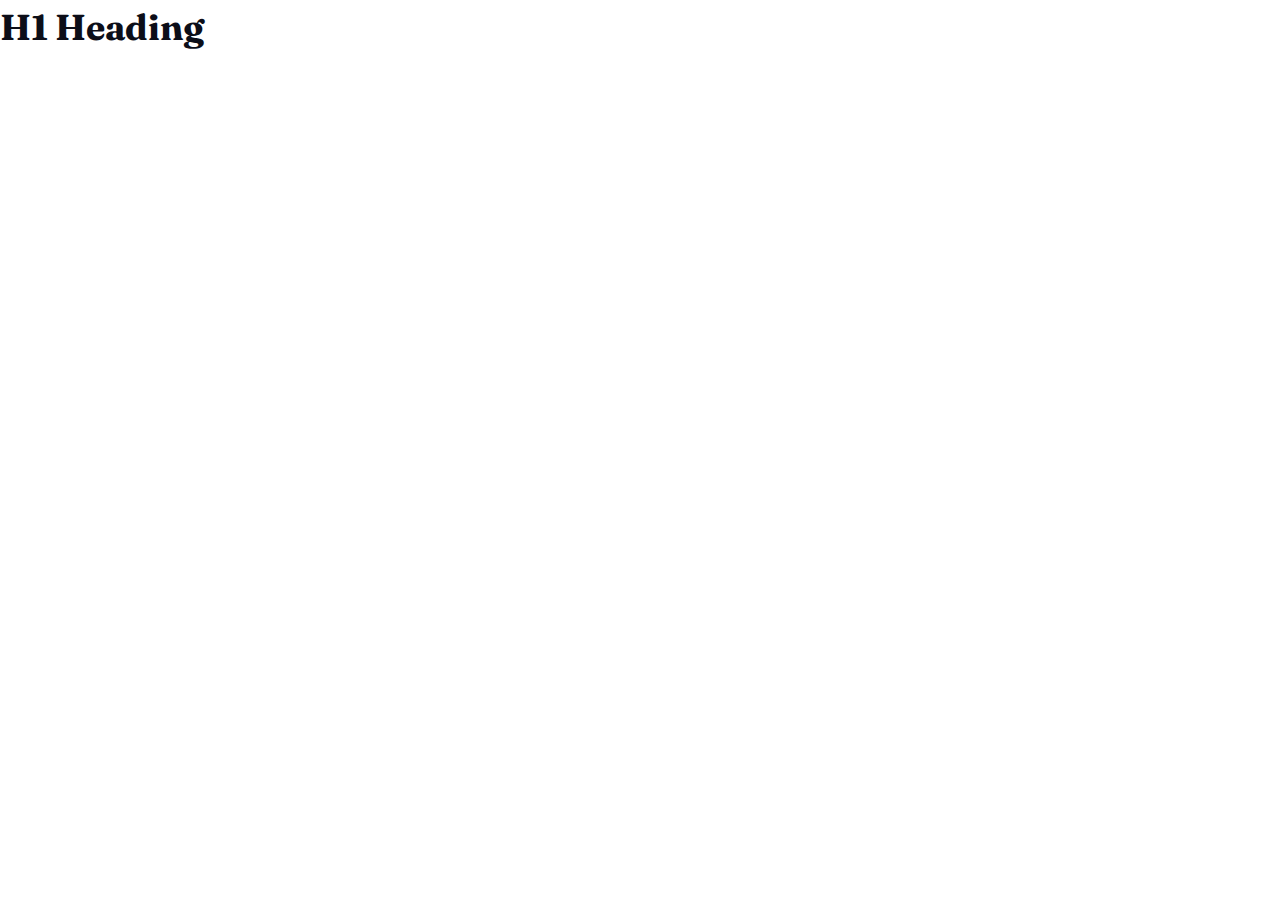
==== design.html @ b8623602 "initial commit" ====
<!DOCTYPE html>
<html lang="en">
  <head>
    <meta charset="UTF-8" />
    <meta http-equiv="X-UA-Compatible" content="IE=edge" />
    <meta name="viewport" content="width=device-width, initial-scale=1.0" />

    <!-- GOOGLE FONTS -->
    <link rel="preconnect" href="https://fonts.googleapis.com" />
    <link rel="preconnect" href="https://fonts.gstatic.com" crossorigin />
    <link
      href="https://fonts.googleapis.com/css2?family=Barlow:wght@600&family=Fraunces:wght@700;900&display=swap"
      rel="stylesheet"
    />

    <link rel="stylesheet" href="design.css" />

    <title>DESIGN FILE</title>
  </head>
  <body>
    <h1 class="ff-serif">H1 Heading</h1>
  </body>
</html>
---- design.css ----
/*
# Front-end Style Guide

## Layout

The designs were created to the following widths:

- Mobile: 375px
- Desktop: 1440px

## Colors

### Primary

- Soft red: hsl(7, 99%, 70%)
- Yellow: hsl(51, 100%, 49%)
- Dark desaturated cyan (graphic design text): hsl(167, 40%, 24%)
- Dark blue (photography text): hsl(198, 62%, 26%)
- Dark moderate cyan (footer): hsl(168, 34%, 41%)

### Neutral

- Very dark desaturated blue: hsl(212, 27%, 19%)
- Very dark grayish blue: hsl(213, 9%, 39%)
- Dark grayish blue: hsl(232, 10%, 55%)
- Grayish blue: hsl(210, 4%, 67%)
- White: hsl(0, 0%, 100%)

## Typography

### Body Copy
- Font size: 18px

### Font

- Family: [Barlow](https://fonts.google.com/specimen/Barlow)
- Weights: 600
- Family: [Fraunces](https://fonts.google.com/specimen/Fraunces)
- Weights: 700, 900 
*/

/* ------------------- */
/* Custom properties   */
/* ------------------- */

:root {
  /* colors */
  --clr-dark: 230, 35%, 7%;
  --clr-light: 231, 77%, 90%;
  --clr-white: 0, 0%, 100%;

  /* font sizes */
  /* --fs-900: clamp(5rem, 8vw + 1rem, 9.375rem);
  --fs-800: 3.5rem;
  --fs-700: 1.5rem;
  --fs-600: 1rem; */
  --fs-500: 4rem;
  --fs-400: 3.4rem;
  --fs-300: 2.2rem;
  --fs-200: 1.8rem;

  /* font-families */
  --ff-sans-serif: "Barlow", sans-serif;
  --ff-serif: "Fraunces", serif;
  /* font weight: 700, 900 */

  /* --flow-space: 1rem; */
}

/* --------------------- */
/*          Reset        */
/* --------------------- */

/* Box sizing */
*,
*::before,
*::after {
  box-sizing: border-box;
}

/* Reset margins */
body,
h1,
h2,
h3,
h4,
h5,
p,
figure,
picture {
  margin: 0;
}

h1,
h2,
h3,
h4,
h5,
h6,
p {
  font-weight: 600;
}

/* set up the body */
body {
  font-family: var(--ff-sans-serif);
  font-size: var(--fs-200);

  color: hsl(var(--clr-dark));
  background-color: hsl(var(--clr-white));

  line-height: 1.5;
  min-height: 100vh;

  /* display: grid;
  grid-template-rows: min-content 1fr; */

  overflow-x: hidden;
}

/* make images easier to work with */
img,
picture {
  max-width: 100%;
  /* display: block; */
}

/* make forms elements easier to work with */
input,
button,
textarea,
select {
  font: inherit;
}

/* remove animations for people who've turned them off */
@media (prefers-reduced-motion: reduce) {
  html:focus-within {
    scroll-behavior: auto;
  }

  *,
  *::before,
  *::after {
    animation-duration: 0.01ms !important;
    animation-iteration-count: 1 !important;
    transition-duration: 0.01ms !important;
    scroll-behavior: auto !important;
  }
}

/* ------------------ */
/*      typography    */
/* ------------------ */

html {
  font-size: 62.5%;
}

.ff-sans-serif {
  font-family: var(--ff-sans-serif);
}

.ff-serif {
  font-family: var(--ff-serif);
  font-weight: 700;
  /* font-weight: 900;  for h1*/
}
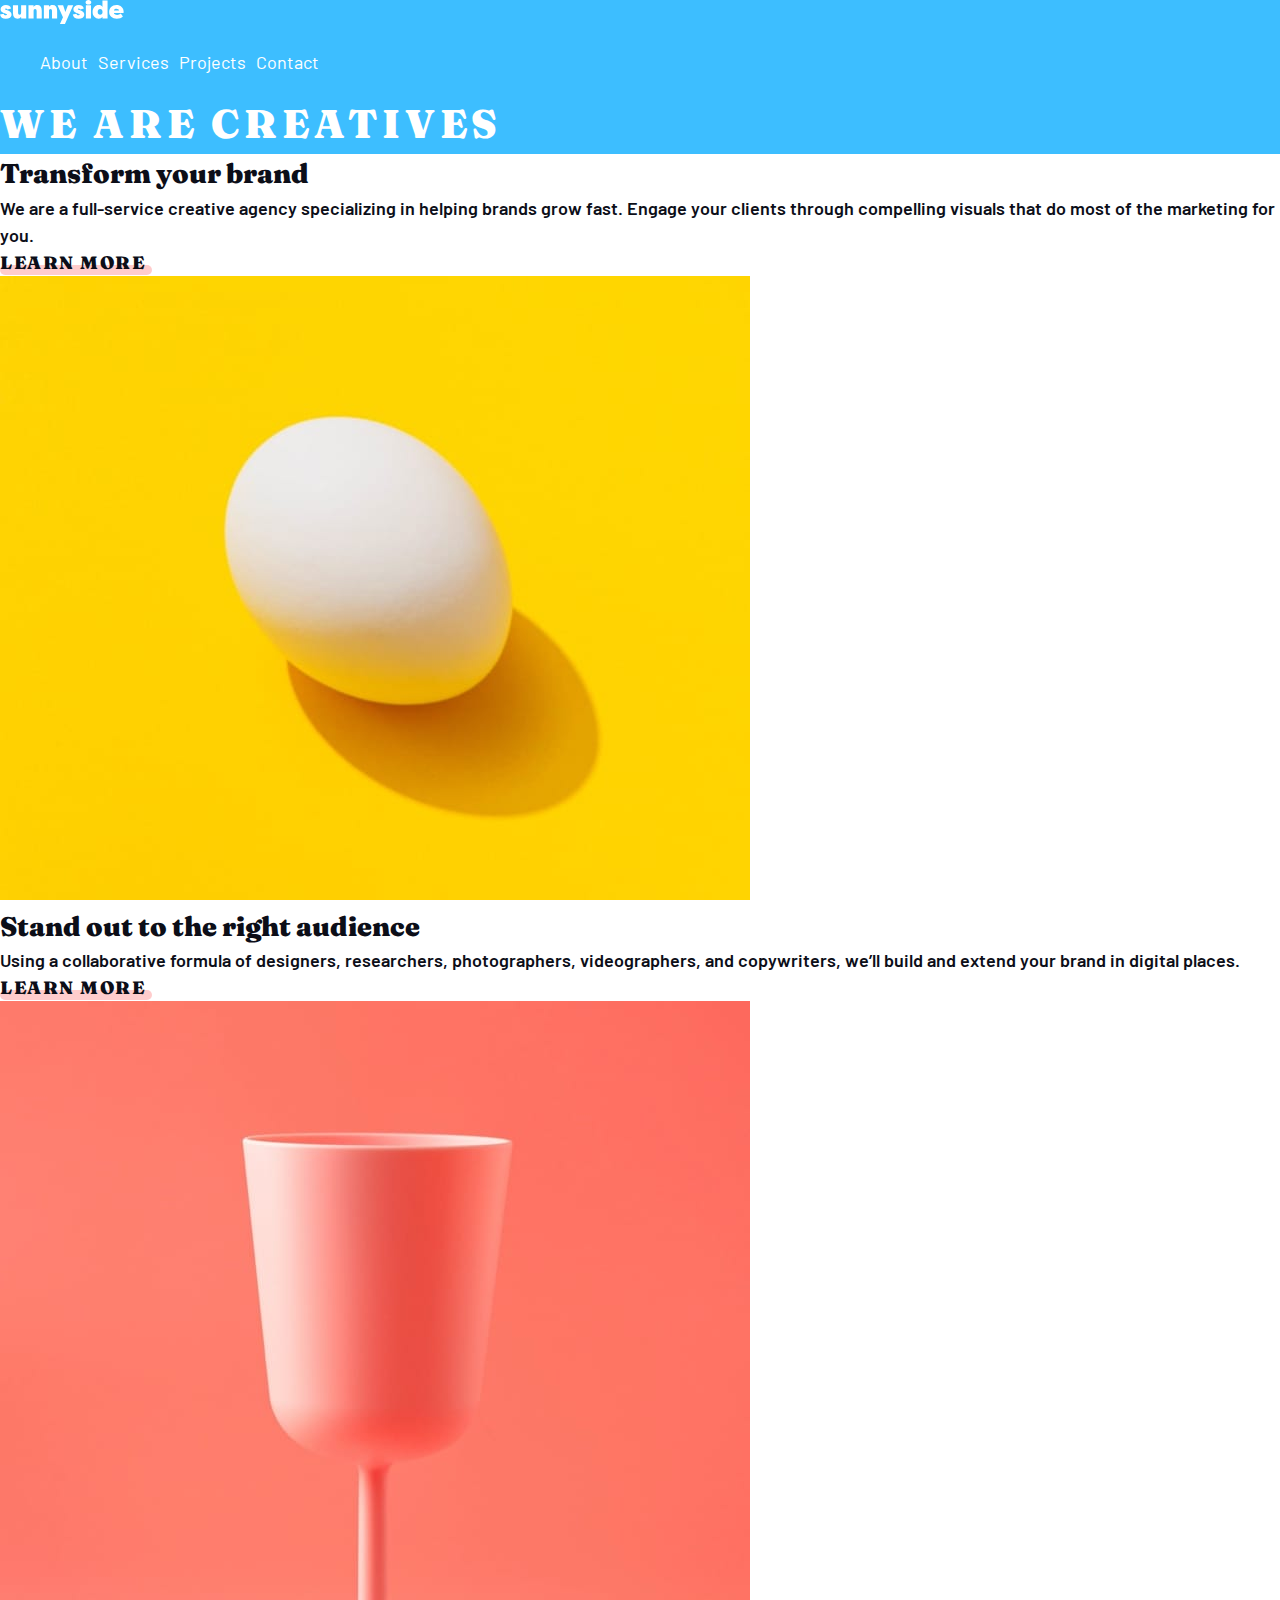
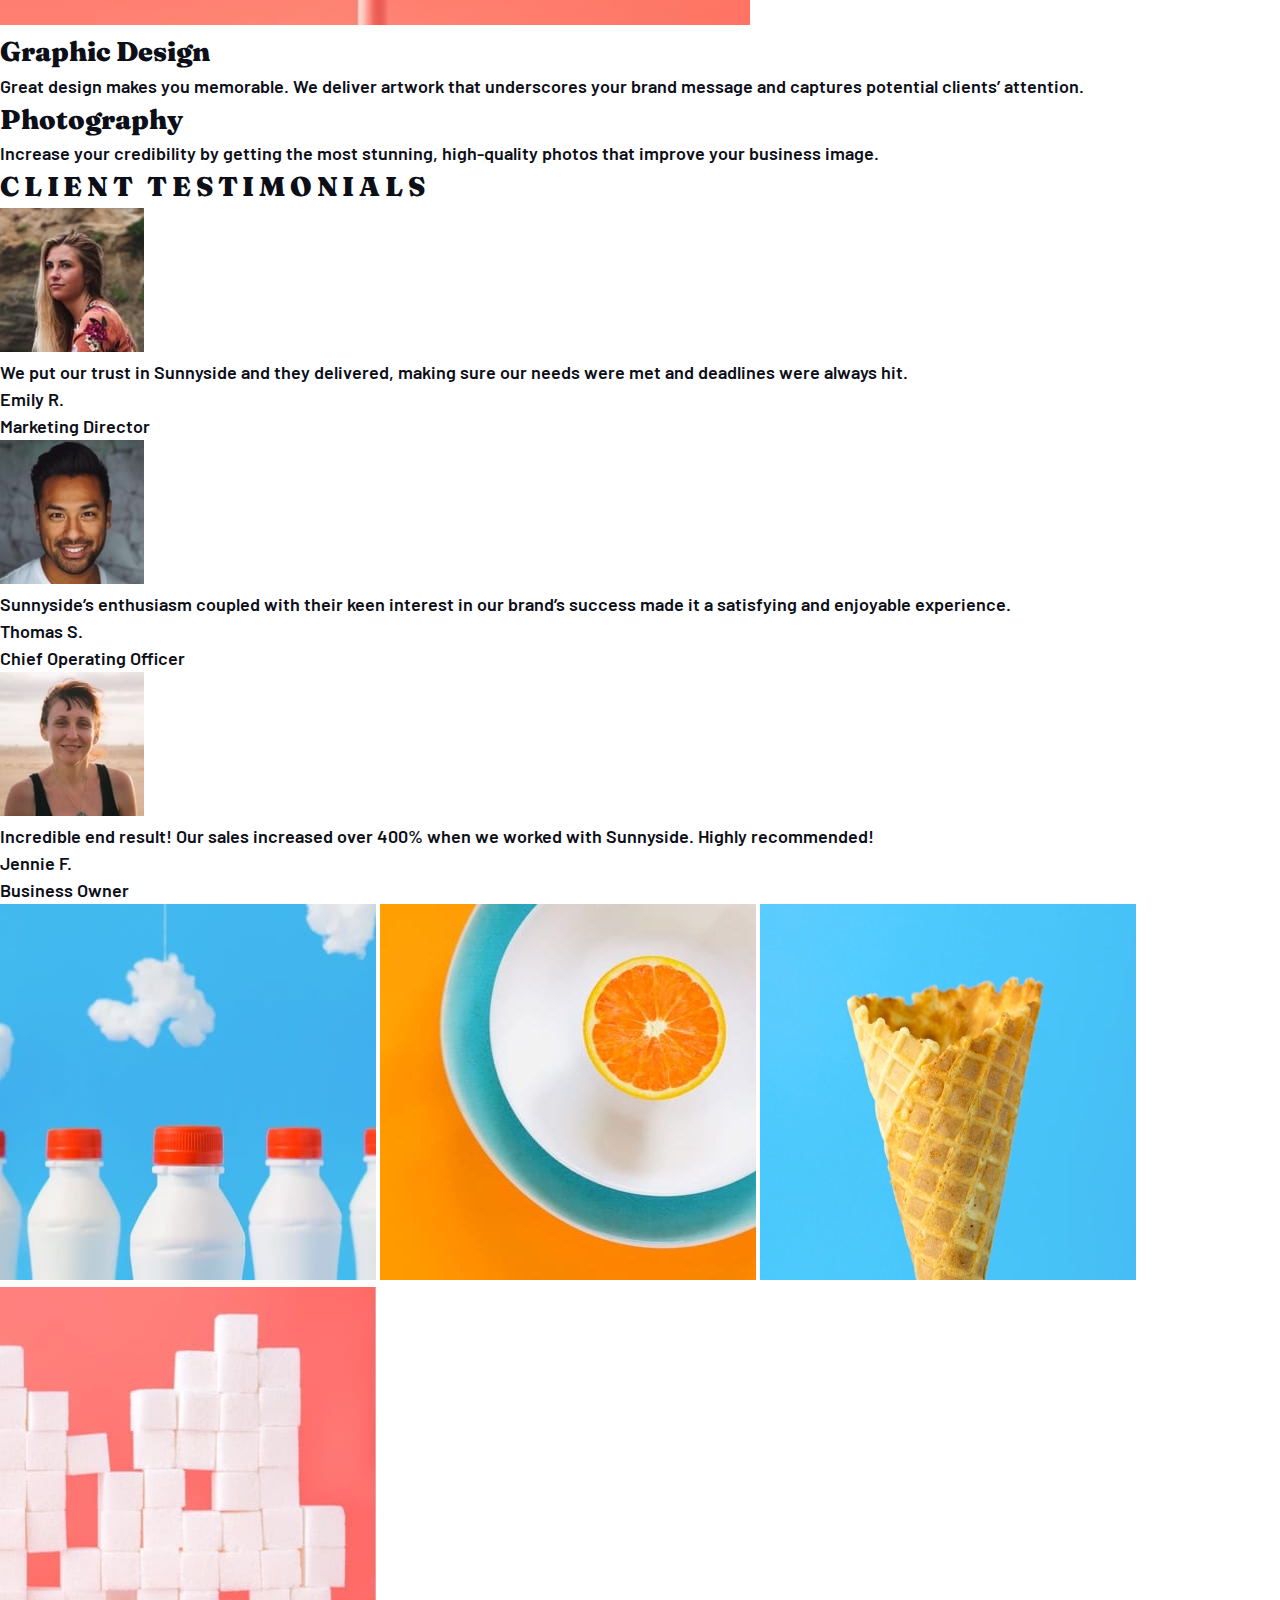
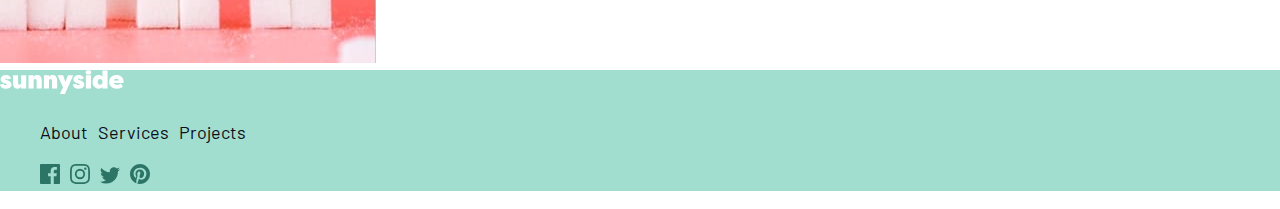
==== commit 9667381a: "added most of html and some more styling" ====
--- a/design.html
+++ b/design.html
@@ -18,6 +18,270 @@
     <title>DESIGN FILE</title>
   </head>
   <body>
-    <h1 class="ff-serif">H1 Heading</h1>
+    <!--TODO HERE PUT SKIP TO CONTENT -->
+
+    <header class="bg-blue">
+      <!-- LOGO -->
+      <div class="logo">
+        <img src="./images/logo.svg" alt="sunnyside site logo" />
+      </div>
+
+      <!-- NAVIGATION -->
+      <nav>
+        <ul class="flex">
+          <li>
+            <a href="#" class="text-white fs-200">About</a>
+          </li>
+          <li>
+            <a href="#" class="text-white fs-200">Services</a>
+          </li>
+          <li>
+            <a href="#" class="text-white fs-200">Projects</a>
+          </li>
+          <!--TODO special button -->
+          <li>
+            <a href="#" class="text-white fs-200">Contact</a>
+          </li>
+        </ul>
+      </nav>
+
+      <h1 class="ff-serif fs-500 text-white letter-spacing-1 uppercase">
+        We are creatives
+      </h1>
+    </header>
+
+    <!--      -->
+    <!-- MAIN -->
+    <!--      -->
+    <main id="main">
+      <div class="container-chess">
+        <!-- FIRST PAIR -->
+        <div class="box">
+          <h2 class="ff-serif">Transform your brand</h2>
+          <p>
+            We are a full-service creative agency specializing in helping brands
+            grow fast. Engage your clients through compelling visuals that do
+            most of the marketing for you.
+          </p>
+          <a href="#" class="underline-link ff-serif"
+            >Learn more
+            <span class="sr-only"> about how we can transform your brand</span>
+          </a>
+        </div>
+        <div class="box">
+          <picture>
+            <source
+              srcset="./images/mobile/image-transform.jpg"
+              media="(max-width: 89.999em)"
+            />
+            <source
+              srcset="./images/desktop/image-transform.jpg"
+              media="(min-width: 90em)"
+            />
+            <!-- Decorative images: Provide a null text alternative (alt="") when the only purpose of an image is to add visual decoration to the page, rather than to convey information that is important to understanding the page. -->
+            <img src="./images/mobile/image-transform.jpg" alt="" />
+          </picture>
+        </div>
+
+        <!-- SECOND PAIR -->
+        <div class="box">
+          <h2 class="ff-serif">Stand out to the right audience</h2>
+          <p>
+            Using a collaborative formula of designers, researchers,
+            photographers, videographers, and copywriters, we’ll build and
+            extend your brand in digital places.
+          </p>
+          <a href="#" class="underline-link ff-serif"
+            >Learn more
+            <span class="sr-only"> about how we can transform your brand</span>
+          </a>
+        </div>
+        <div class="box">
+          <picture>
+            <source
+              srcset="./images/mobile/image-stand-out.jpg"
+              media="(max-width: 89.999em)"
+            />
+            <source
+              srcset="./images/desktop/image-stand-out.jpg"
+              media="(min-width: 90em)"
+            />
+            <img src="./images/mobile/image-stand-out.jpg" alt="" />
+          </picture>
+        </div>
+      </div>
+    </main>
+
+    <article>
+      <!-- THIRD PAIR -->
+      <div class="box">
+        <h2 class="ff-serif">Graphic Design</h2>
+        <p>
+          Great design makes you memorable. We deliver artwork that underscores
+          your brand message and captures potential clients’ attention.
+        </p>
+      </div>
+      <div class="box">
+        <h2 class="ff-serif">Photography</h2>
+        <p>
+          Increase your credibility by getting the most stunning, high-quality
+          photos that improve your business image.
+        </p>
+      </div>
+    </article>
+
+    <article>
+      <h2 class="ff-serif letter-spacing-1 uppercase">Client testimonials</h2>
+      <div>
+        <img
+          class="client__image"
+          src="./images/image-emily.jpg"
+          alt="happy client"
+        />
+        <p>
+          We put our trust in Sunnyside and they delivered, making sure our
+          needs were met and deadlines were always hit.
+        </p>
+        <div class="client__info">
+          <p>Emily R.</p>
+          <p>Marketing Director</p>
+        </div>
+      </div>
+
+      <div>
+        <img
+          class="client__image"
+          src="./images/image-thomas.jpg"
+          alt="happy client"
+        />
+        <p>
+          Sunnyside’s enthusiasm coupled with their keen interest in our brand’s
+          success made it a satisfying and enjoyable experience.
+        </p>
+        <div class="client__info">
+          <p>Thomas S.</p>
+          <p>Chief Operating Officer</p>
+        </div>
+      </div>
+
+      <div>
+        <img
+          class="client__image"
+          src="./images/image-jennie.jpg"
+          alt="happy client"
+        />
+        <p>
+          Incredible end result! Our sales increased over 400% when we worked
+          with Sunnyside. Highly recommended!
+        </p>
+        <div class="client__info">
+          <p>Jennie F.</p>
+          <p>Business Owner</p>
+        </div>
+      </div>
+    </article>
+
+    <!--               -->
+    <!-- IMAGE GALLERY -->
+    <!--TODO label          -->
+    <section>
+      <!-- first pic -->
+      <picture>
+        <source
+          srcset="./images/mobile/image-gallery-milkbottles.jpg"
+          media="(max-width: 89.999em)"
+        />
+        <source
+          srcset="./images/desktop/image-gallery-milkbottles.jpg"
+          media="(min-width: 90em)"
+        />
+        <img src="./images/mobile/image-gallery-milkbottles.jpg" alt="" />
+      </picture>
+      <!-- second pic -->
+      <picture>
+        <source
+          srcset="./images/mobile/image-gallery-orange.jpg"
+          media="(max-width: 89.999em)"
+        />
+        <source
+          srcset="./images/desktop/image-gallery-orange.jpg"
+          media="(min-width: 90em)"
+        />
+        <img src="./images/mobile/image-gallery-orange.jpg" alt="" />
+      </picture>
+      <!-- third pic -->
+      <picture>
+        <source
+          srcset="./images/mobile/image-gallery-cone.jpg"
+          media="(max-width: 89.999em)"
+        />
+        <source
+          srcset="./images/desktop/image-gallery-cone.jpg"
+          media="(min-width: 90em)"
+        />
+        <img src="./images/mobile/image-gallery-cone.jpg" alt="" />
+      </picture>
+      <!-- forth pic -->
+      <picture>
+        <source
+          srcset="./images/mobile/image-gallery-sugar-cubes.jpg"
+          media="(max-width: 89.999em)"
+        />
+        <source
+          srcset="./images/desktop/image-gallery-sugar-cubes.jpg"
+          media="(min-width: 90em)"
+        />
+        <img src="./images/mobile/image-gallery-sugar-cubes.jpg" alt="" />
+      </picture>
+    </section>
+
+    <!--         -->
+    <!-- FOOTER  -->
+    <!--         -->
+    <footer class="bg-green">
+      <!-- LOGO -->
+      <div class="logo">
+        <img src="./images/logo.svg" alt="sunnyside site logo" />
+      </div>
+
+      <!-- footer NAVIGATION -->
+      <nav>
+        <ul class="flex">
+          <li>
+            <a href="#" class="fs-200">About</a>
+          </li>
+          <li>
+            <a href="#" class="fs-200">Services</a>
+          </li>
+          <li>
+            <a href="#" class="fs-200">Projects</a>
+          </li>
+        </ul>
+
+        <!-- SOCIAL MEDIA -->
+        <ul class="flex">
+          <li>
+            <a href="#">
+              <img src="./images/icon-facebook.svg" alt="Facebook icon link" />
+            </a>
+          </li>
+          <li>
+            <a href="#"
+              ><img src="./images/icon-instagram.svg" alt="instagram icon link"
+            /></a>
+          </li>
+          <li>
+            <a href="#"
+              ><img src="./images/icon-twitter.svg" alt="twitter icon link"
+            /></a>
+          </li>
+          <li>
+            <a href="#"
+              ><img src="./images/icon-pinterest.svg" alt="pinterest icon link"
+            /></a>
+          </li>
+        </ul>
+      </nav>
+    </footer>
   </body>
 </html>
--- a/design.css
+++ b/design.css
@@ -48,6 +48,14 @@
   --clr-dark: 230, 35%, 7%;
   --clr-light: 231, 77%, 90%;
   --clr-white: 0, 0%, 100%;
+
+  --clr-blue-main: 200, 100%, 62%;
+  --clr-yellow-main: 50, 100%, 51%;
+  --clr-pink-main: 6, 99%, 72%;
+  --clr-green-main: 165, 48%, 75%;
+
+  --clr-dark-blue: 198, 62%, 26%;
+  --clr-dark-green: 167, 40%, 24%;
 
   /* font sizes */
   /* --fs-900: clamp(5rem, 8vw + 1rem, 9.375rem);
@@ -101,6 +109,16 @@
   font-weight: 600;
 }
 
+a {
+  color: hsl(var(--clr-dark));
+  text-decoration: none;
+  /* background-color: transparent; */
+}
+
+ul {
+  list-style: none;
+}
+
 /* set up the body */
 body {
   font-family: var(--ff-sans-serif);
@@ -149,6 +167,59 @@
   }
 }
 
+/* --------------------- */
+/*Utility classes        */
+/* --------------------- */
+.flex {
+  display: flex;
+  gap: var(--gap, 1rem);
+}
+
+.grid {
+  display: grid;
+  gap: var(--gap, 1rem);
+}
+
+.d-block {
+  display: block;
+}
+
+/* .container {
+} */
+
+.sr-only {
+  position: absolute;
+  width: 1px;
+  height: 1px;
+  padding: 0;
+  margin: -1px;
+  overflow: hidden;
+  clip: rect(0, 0, 0, 0);
+  white-space: nowrap; /* added line */
+  border: 0;
+}
+
+/* ------------------ */
+/*      colors        */
+/* ------------------ */
+
+.bg-blue {
+  background-color: hsl(var(--clr-blue-main));
+}
+.bg-green {
+  background-color: hsl(var(--clr-green-main));
+}
+.bg-yellow {
+  background-color: hsl(var(--clr-yellow-main));
+}
+.bg-pink {
+  background-color: hsl(var(--clr-pink-main));
+}
+
+.text-white {
+  color: hsl(var(--clr-white));
+}
+
 /* ------------------ */
 /*      typography    */
 /* ------------------ */
@@ -159,10 +230,65 @@
 
 .ff-sans-serif {
   font-family: var(--ff-sans-serif);
+  font-weight: 600;
 }
 
 .ff-serif {
   font-family: var(--ff-serif);
-  font-weight: 700;
-  /* font-weight: 900;  for h1*/
-}
+  /* font-weight: 700; */
+  font-weight: 900;
+}
+
+.letter-spacing-1 {
+  letter-spacing: 4.75px;
+}
+.letter-spacing-2 {
+  letter-spacing: 2.7px;
+}
+.letter-spacing-3 {
+  letter-spacing: 2.35px;
+}
+
+.fs-500 {
+  font-size: var(--fs-500);
+}
+.fs-400 {
+  font-size: var(--fs-400);
+}
+.fs-300 {
+  font-size: var(--fs-300);
+}
+.fs-200 {
+  font-size: var(--fs-200);
+}
+
+.uppercase {
+  text-transform: uppercase;
+}
+
+.tx-nowrap {
+  white-space: nowrap;
+}
+
+/* --------------- */
+/*  Components     */
+/* --------------- */
+.underline-link {
+  position: relative;
+  text-transform: uppercase;
+  font-weight: 900;
+  letter-spacing: 1.5px;
+}
+
+.underline-link::before {
+  content: "";
+  position: absolute;
+  z-index: -1;
+  height: 1rem;
+  width: 105%;
+  border-radius: 10px;
+  background-color: var(--color, red);
+  opacity: 0.2;
+  bottom: -5%;
+  /* transform: translateY(300%); */
+}
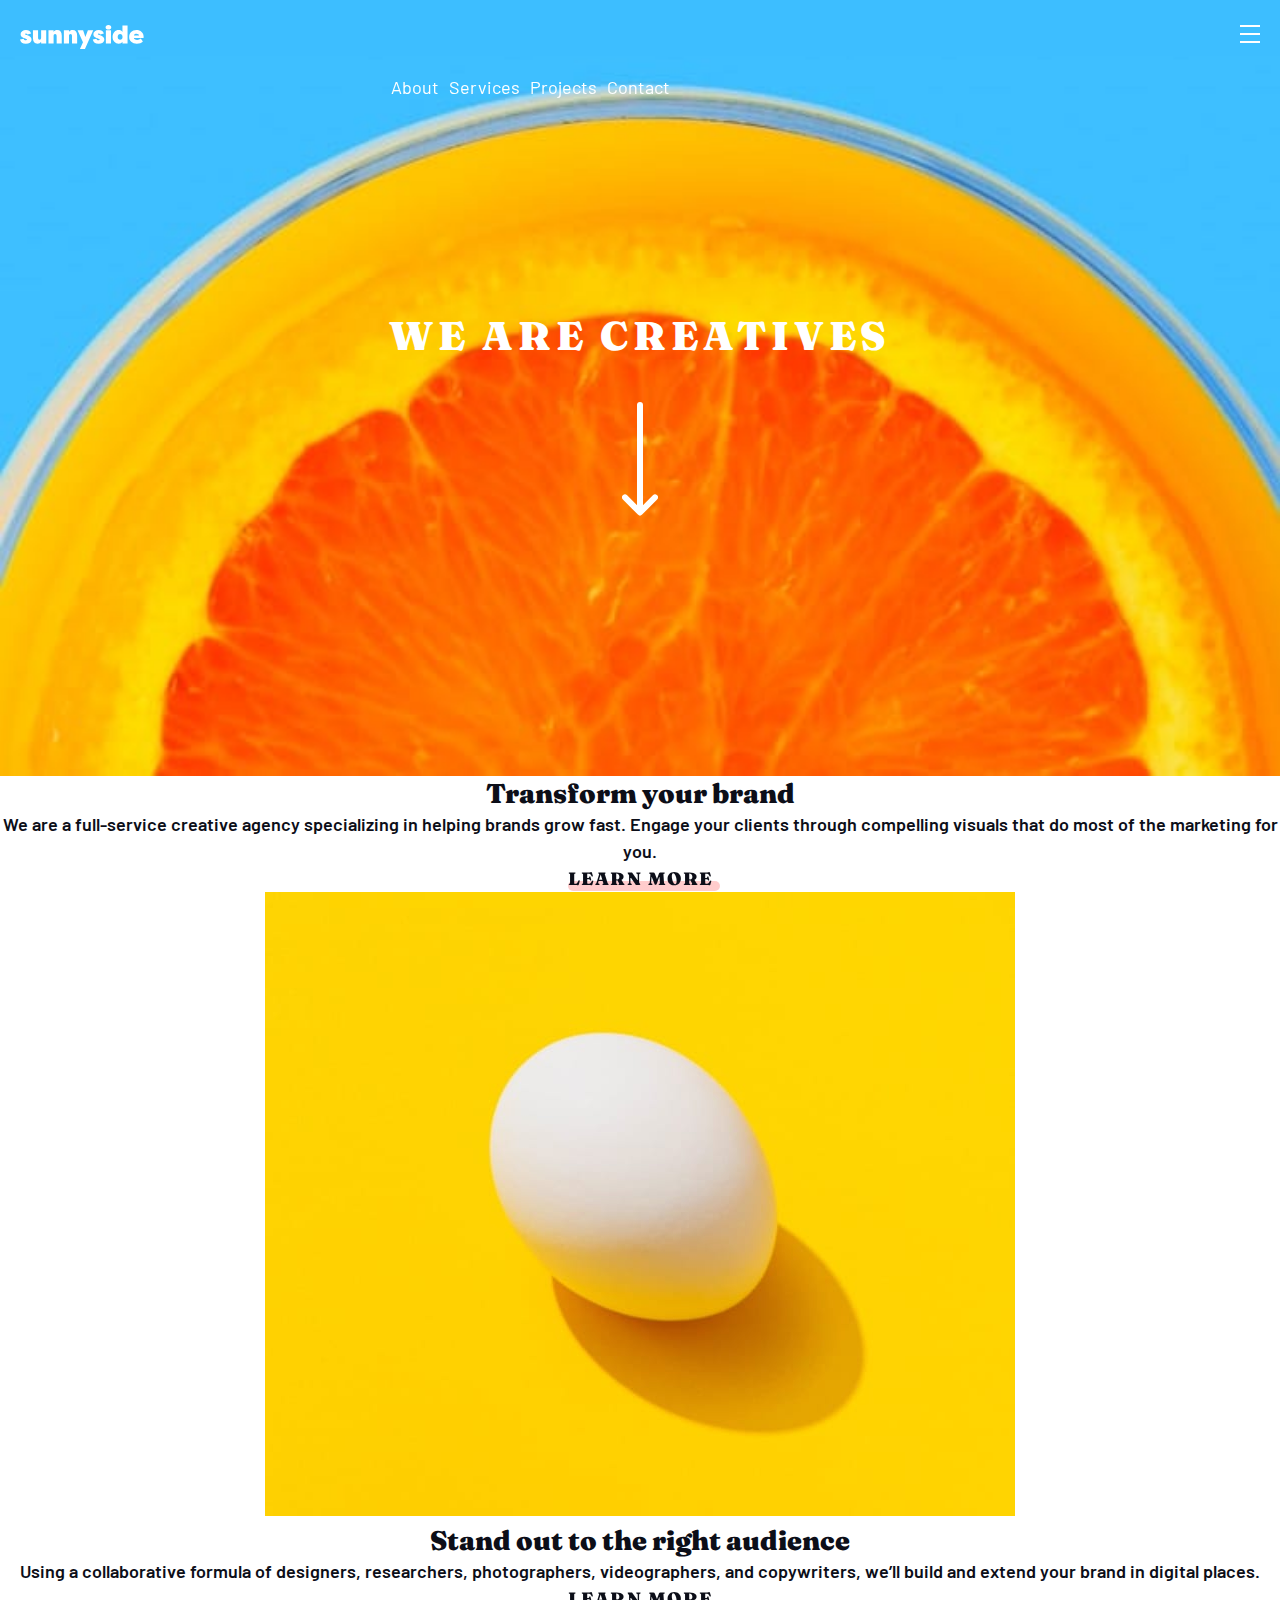
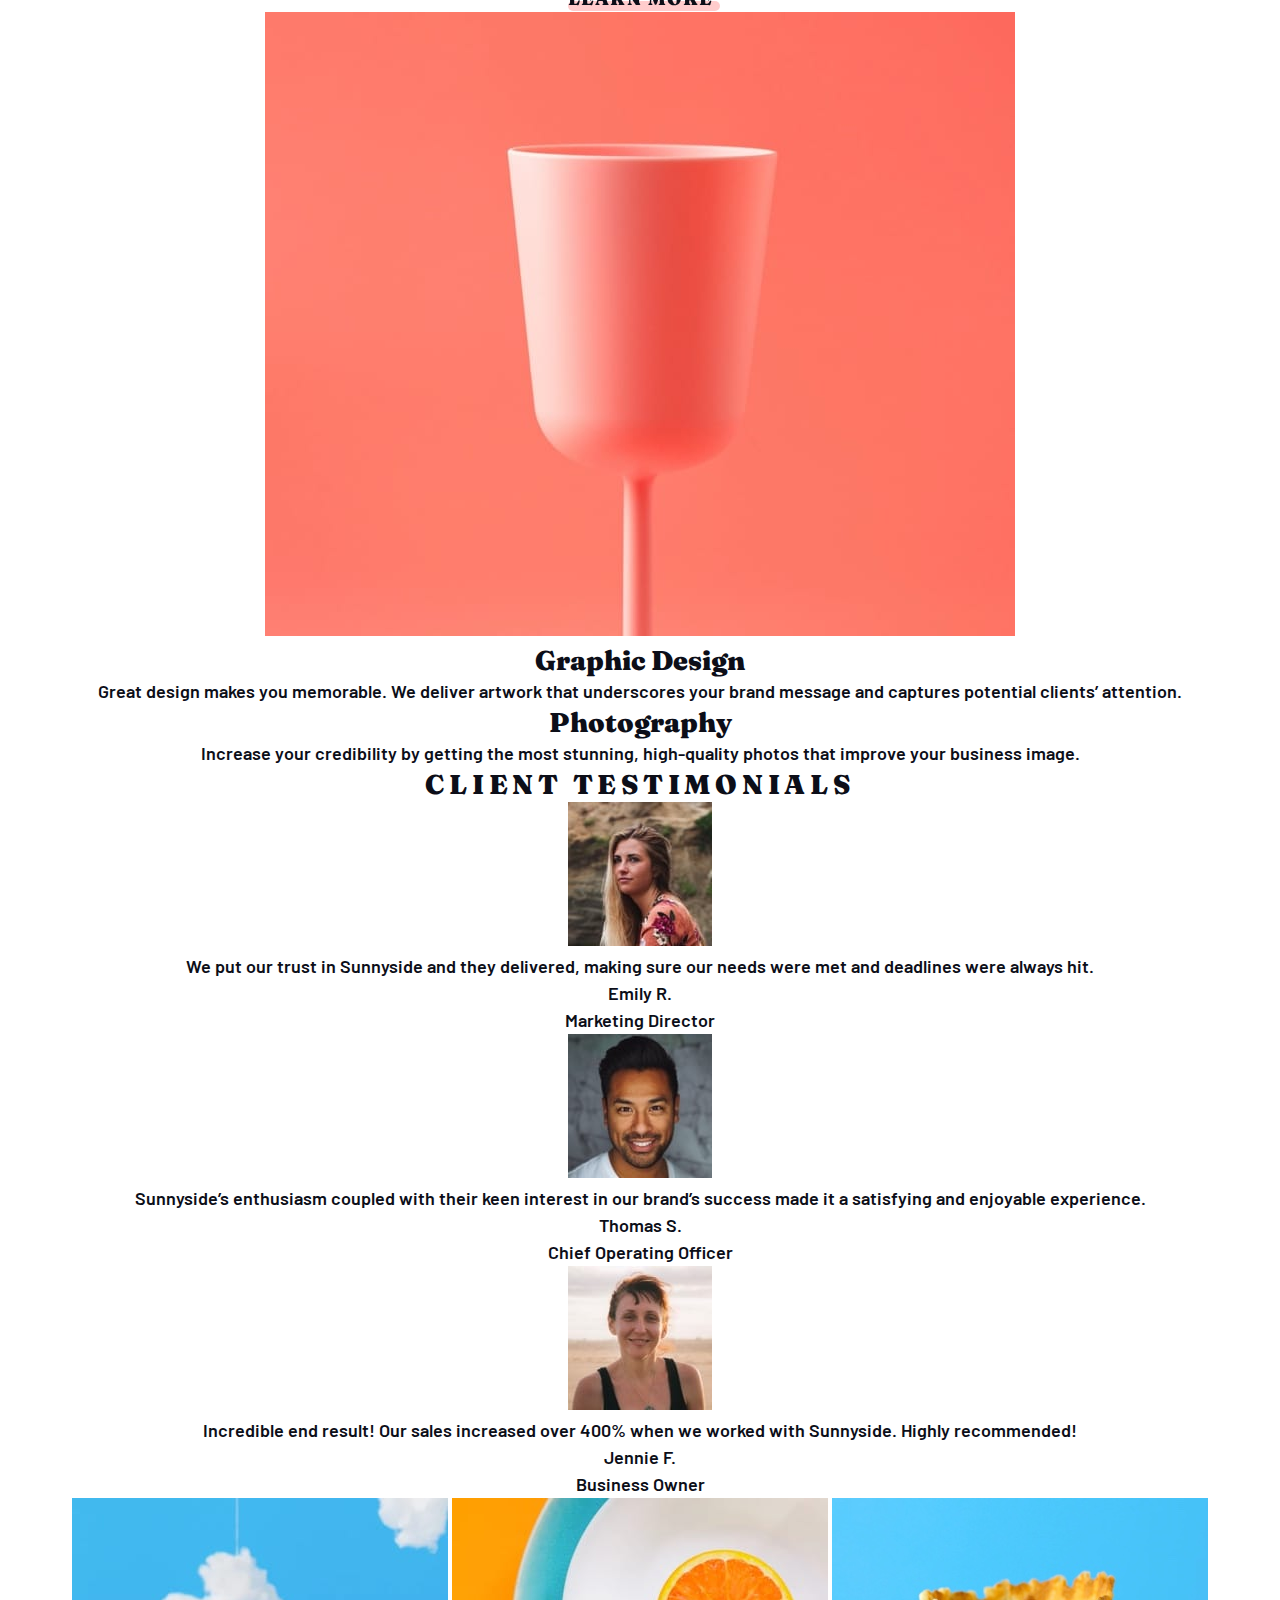
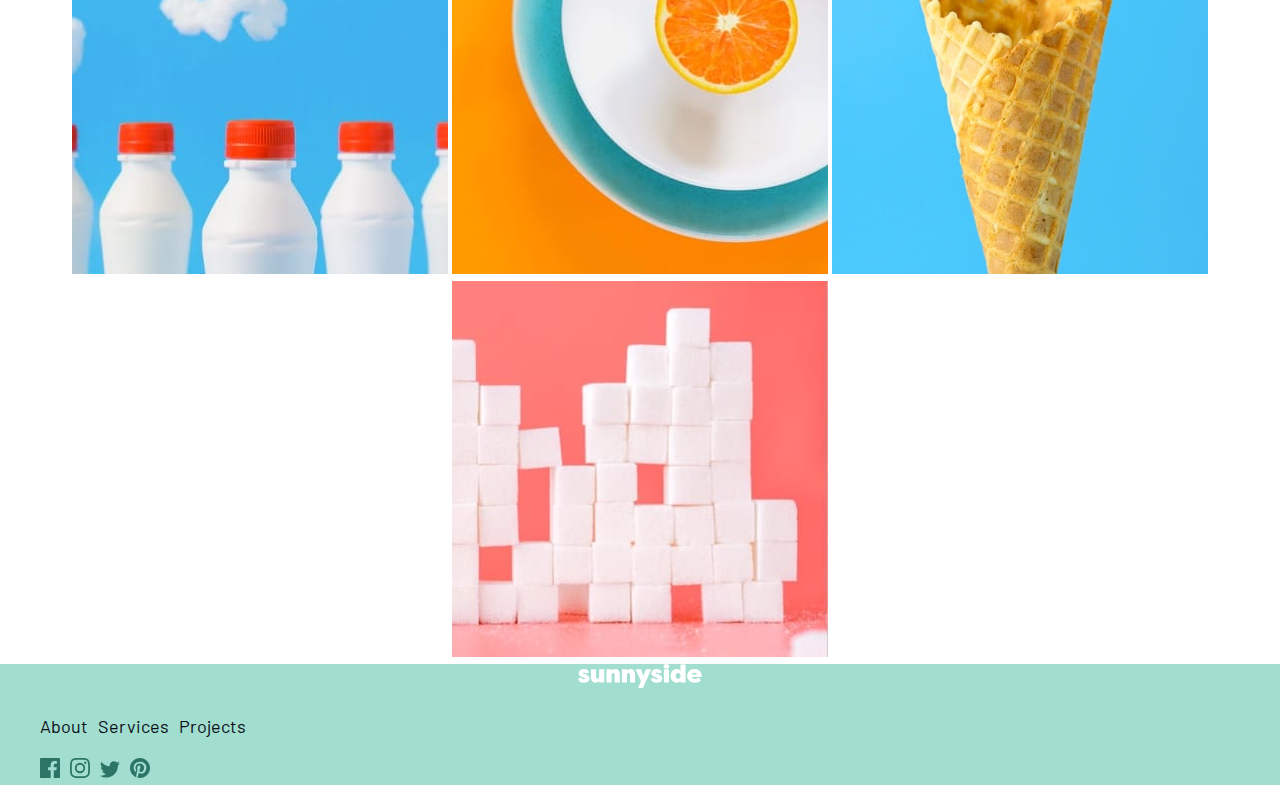
==== commit 88c198ab: "added initial styling for navigation and banner" ====
--- a/design.html
+++ b/design.html
@@ -22,13 +22,24 @@
 
     <header class="bg-blue">
       <!-- LOGO -->
-      <div class="logo">
-        <img src="./images/logo.svg" alt="sunnyside site logo" />
+      <div class="flex container p-top-m just-spbt">
+        <div class="logo">
+          <img src="./images/logo.svg" alt="sunnyside site logo" />
+        </div>
+
+        <!-- MENU HAMBURGER -->
+        <button class="mobile-nav-toggle" aria-controls="primary-navigation">
+          <span class="sr-only" aria-expanded="false">Menu</span>
+        </button>
       </div>
 
       <!-- NAVIGATION -->
       <nav>
-        <ul class="flex">
+        <ul
+          class="flex primary-navigation"
+          data-visible="false"
+          id="primary-navigation"
+        >
           <li>
             <a href="#" class="text-white fs-200">About</a>
           </li>
@@ -44,16 +55,21 @@
           </li>
         </ul>
       </nav>
-
-      <h1 class="ff-serif fs-500 text-white letter-spacing-1 uppercase">
-        We are creatives
-      </h1>
     </header>
 
     <!--      -->
     <!-- MAIN -->
     <!--      -->
     <main id="main">
+      <div class="bg-blue banner">
+        <h1 class="ff-serif fs-500 text-white letter-spacing-1 uppercase">
+          We are creatives
+        </h1>
+
+        <div>
+          <img src="./images/icon-arrow-down.svg" alt="" />
+        </div>
+      </div>
       <div class="container-chess">
         <!-- FIRST PAIR -->
         <div class="box">
--- a/design.css
+++ b/design.css
@@ -72,6 +72,8 @@
   --ff-serif: "Fraunces", serif;
   /* font weight: 700, 900 */
 
+  --p-top-sm: 1rem;
+  --p-top-m: 2.5rem;
   /* --flow-space: 1rem; */
 }
 
@@ -175,6 +177,10 @@
   gap: var(--gap, 1rem);
 }
 
+.just-spbt {
+  justify-content: space-between;
+}
+
 .grid {
   display: grid;
   gap: var(--gap, 1rem);
@@ -184,8 +190,17 @@
   display: block;
 }
 
-/* .container {
-} */
+/*TODO not used actually*/
+.container {
+  padding-inline: 2rem;
+}
+
+.p-top-sm {
+  padding-top: var(--p-top-sm);
+}
+.p-top-m {
+  padding-top: var(--p-top-m);
+}
 
 .sr-only {
   position: absolute;
@@ -226,6 +241,7 @@
 
 html {
   font-size: 62.5%;
+  text-align: center;
 }
 
 .ff-sans-serif {
@@ -237,6 +253,7 @@
   font-family: var(--ff-serif);
   /* font-weight: 700; */
   font-weight: 900;
+  line-height: 1.3;
 }
 
 .letter-spacing-1 {
@@ -292,3 +309,47 @@
   bottom: -5%;
   /* transform: translateY(300%); */
 }
+
+/* NAVIGATION */
+.primary-navigation {
+  position: fixed;
+  transform: translateX(110%);
+}
+
+.primary-navigation[data-visible="true"] {
+  transform: translateX(0);
+}
+
+.mobile-nav-toggle {
+  display: none;
+  /* aspect-ratio: 1; */
+  width: 2rem;
+  height: 1.8rem;
+  background-image: url(./images/icon-hamburger.svg);
+  background-color: transparent;
+  border: none;
+}
+
+@media (max-width: 89.999em) {
+  .mobile-nav-toggle {
+    display: inline-block;
+  }
+}
+
+/* BANNER */
+.banner {
+  background-image: url(./images/mobile/image-header.jpg);
+  background-size: cover;
+  background-position: bottom center;
+  height: 80vh;
+
+  display: flex;
+  flex-direction: column;
+  align-items: center;
+  justify-content: center;
+  gap: 4rem;
+}
+
+/* .banner__arrow {
+  height: ;
+} */
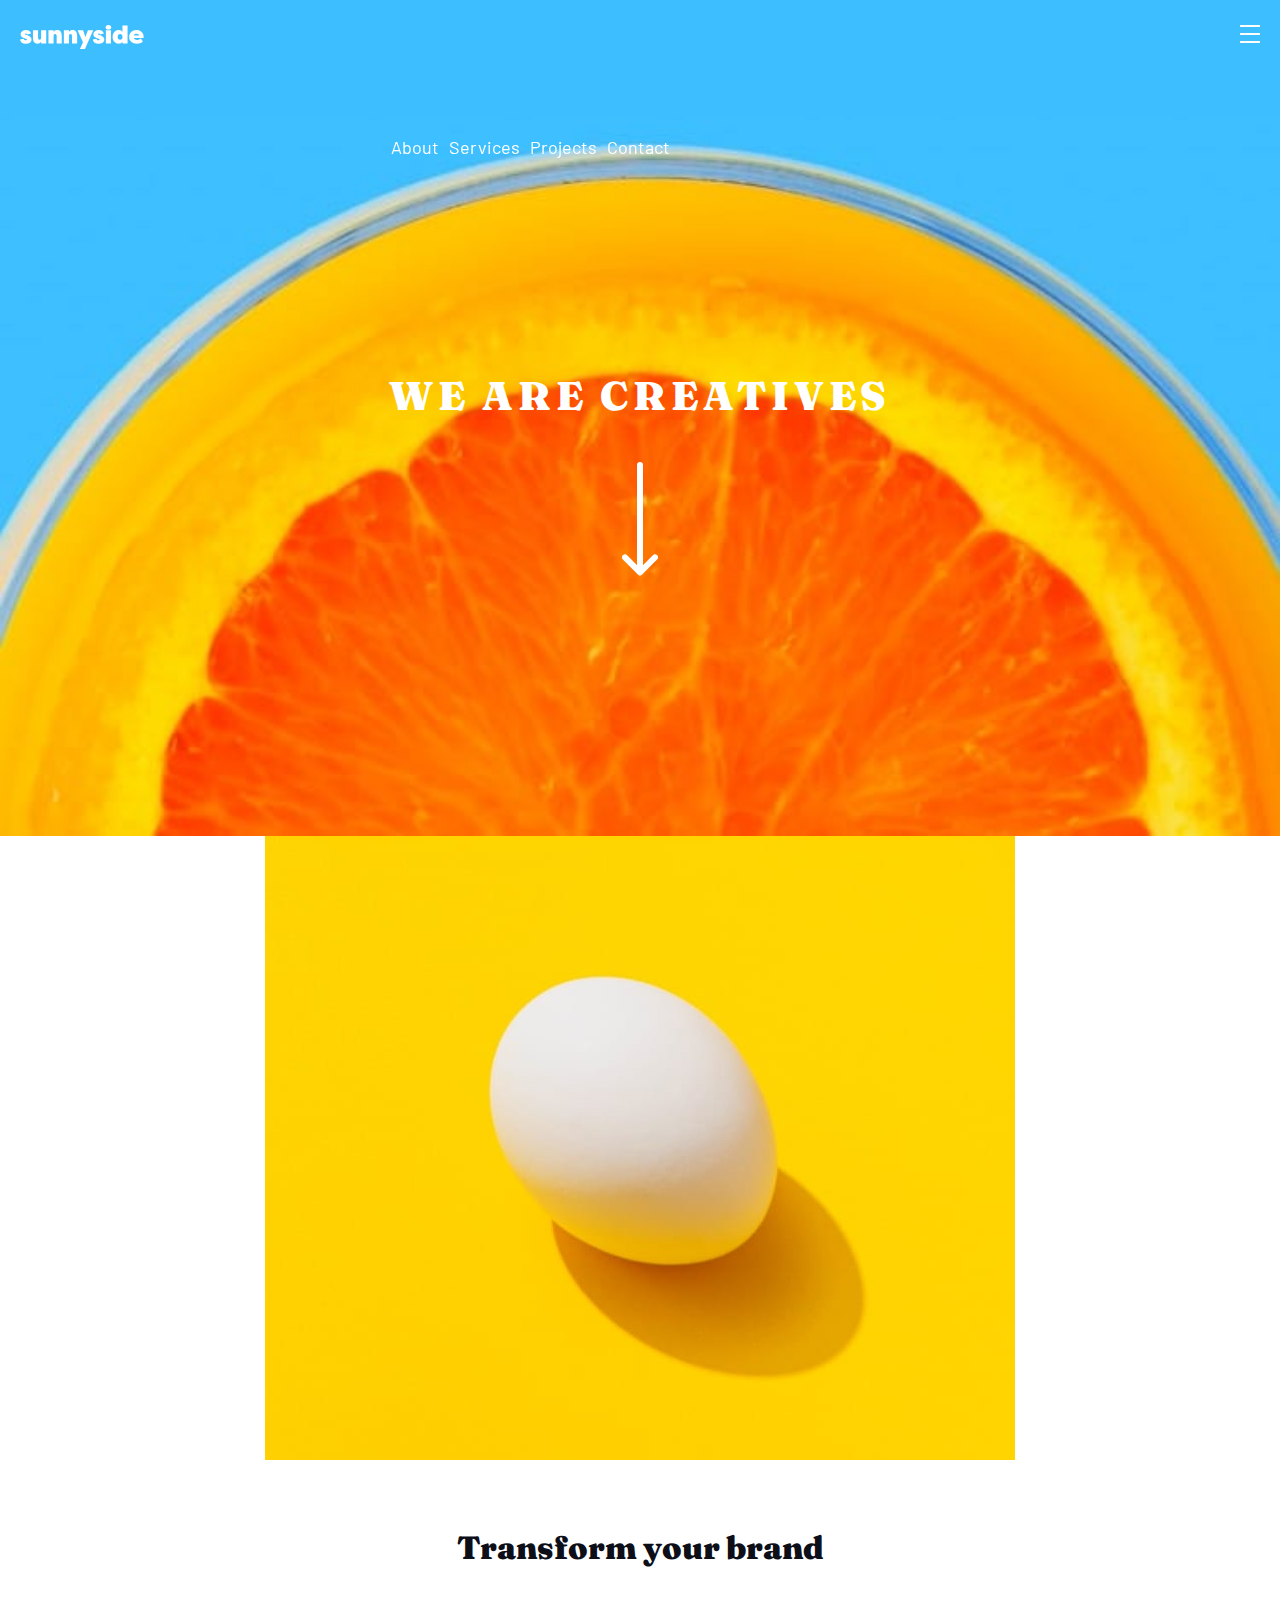
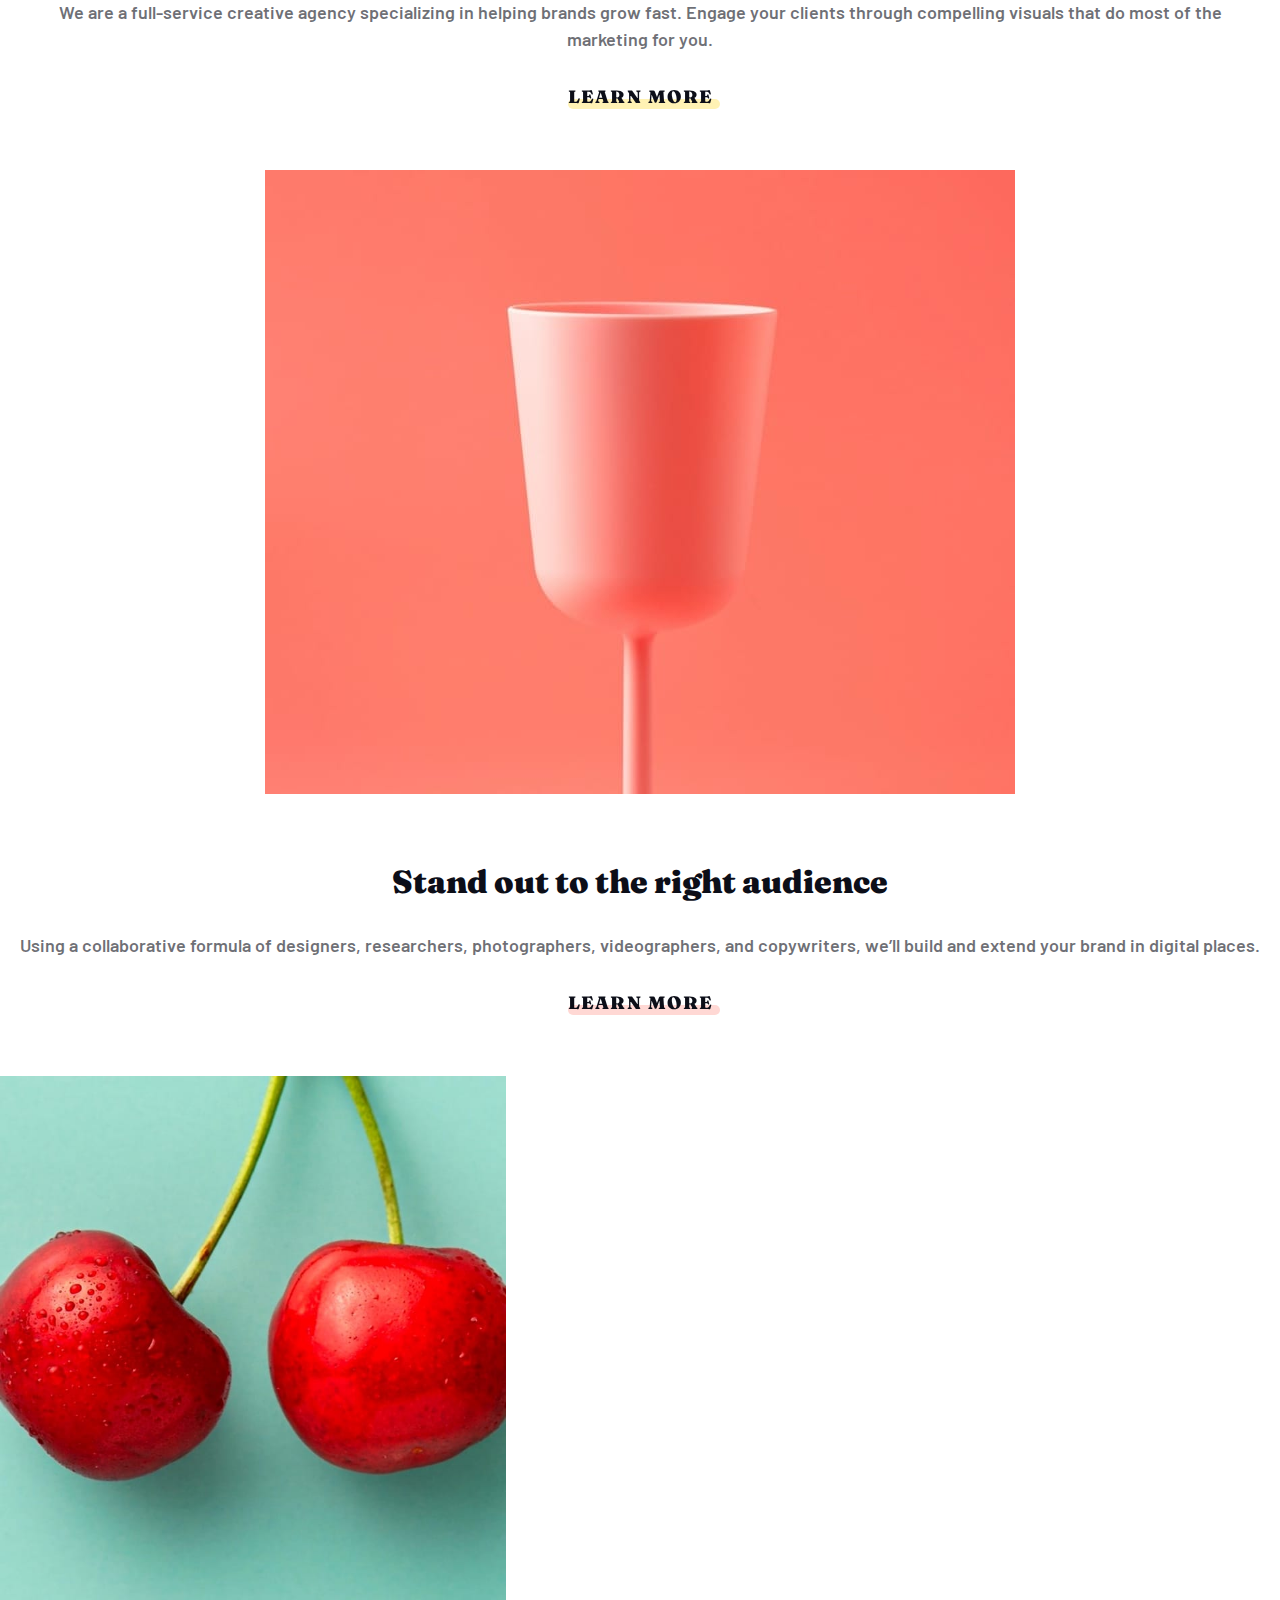
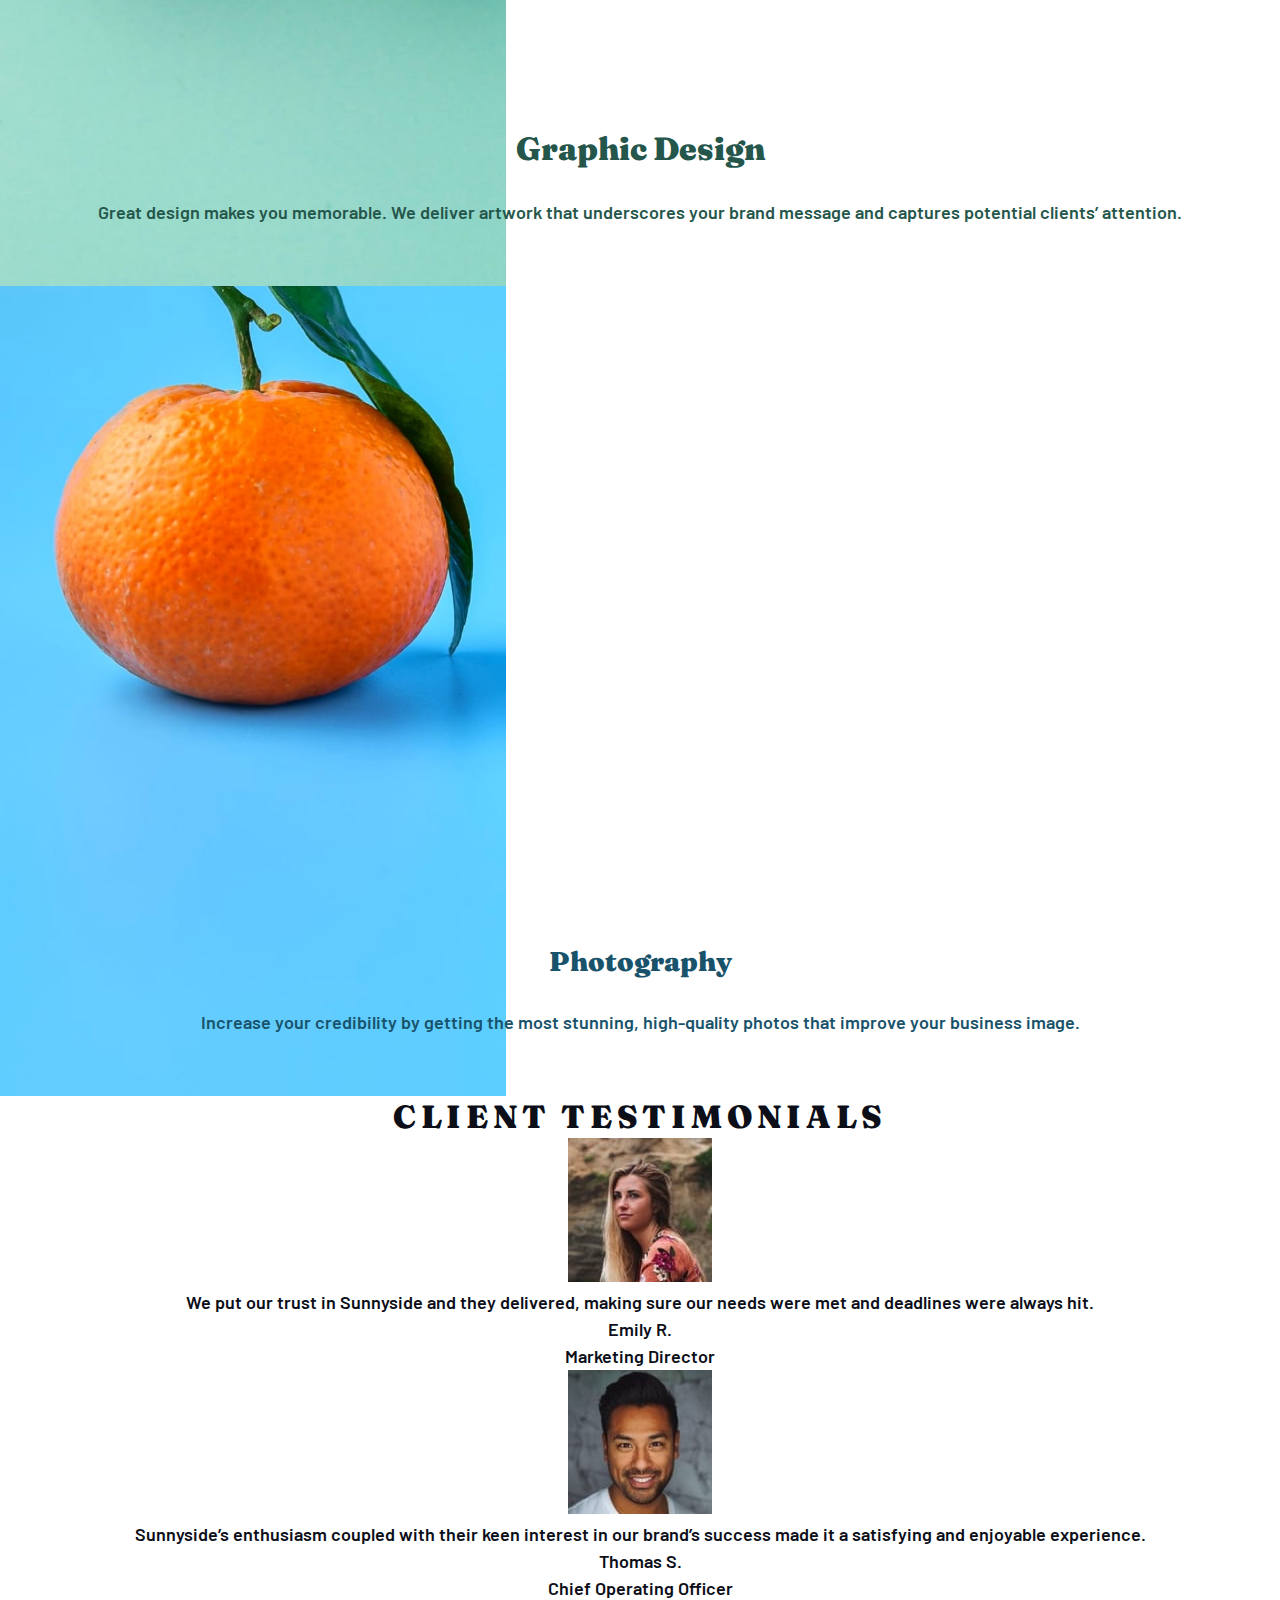
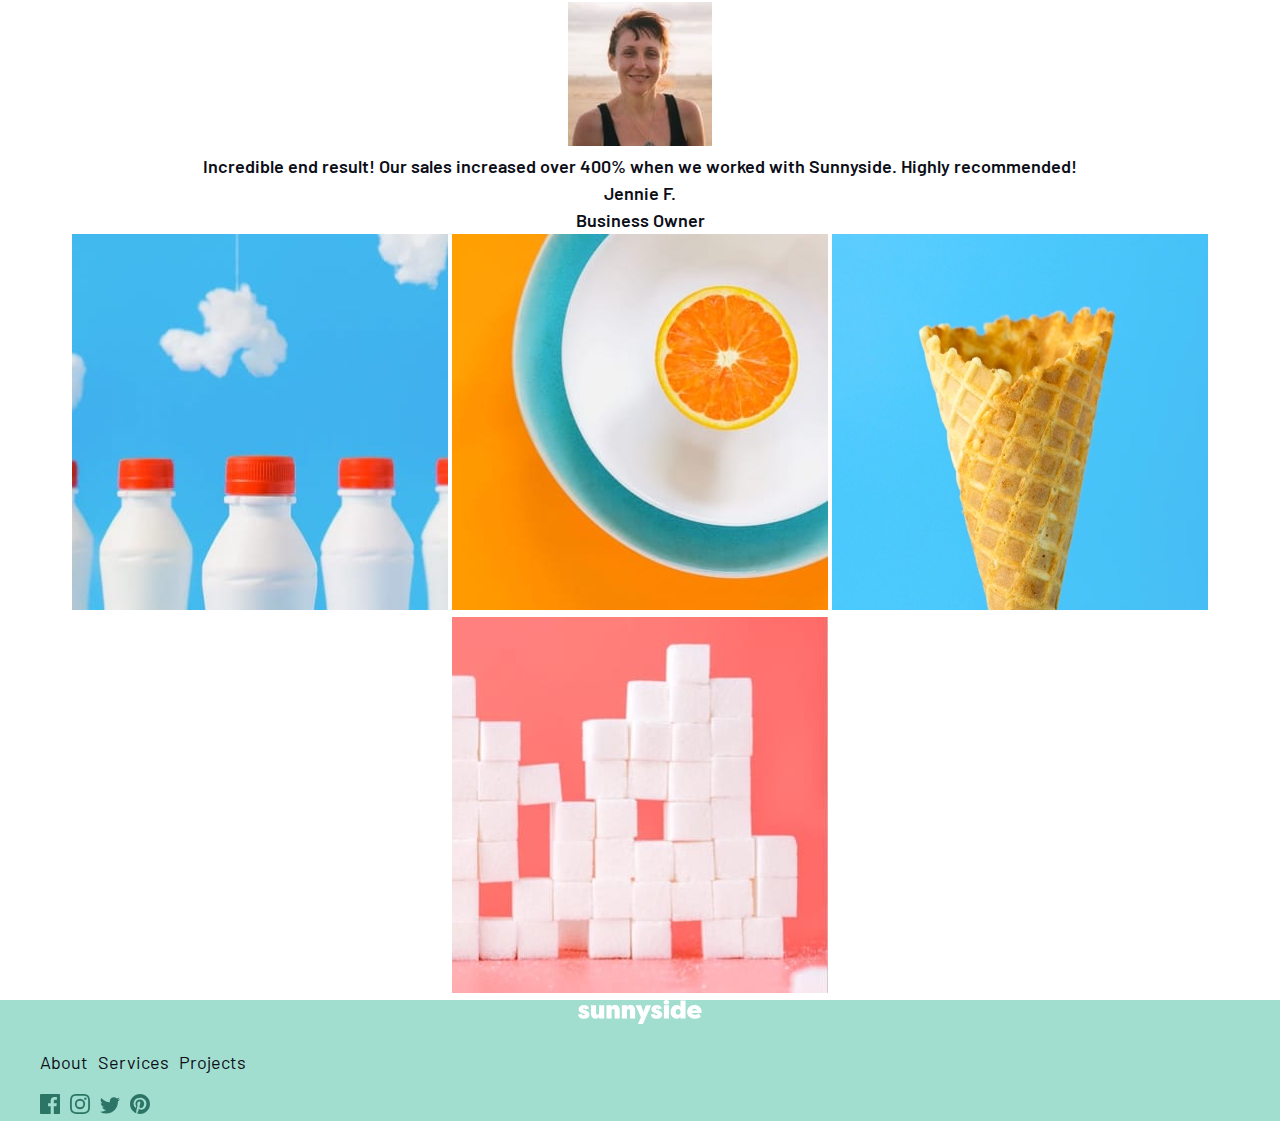
==== commit b2d42365: "added styling for description boxes for mobile" ====
--- a/design.html
+++ b/design.html
@@ -72,19 +72,23 @@
       </div>
       <div class="container-chess">
         <!-- FIRST PAIR -->
-        <div class="box">
-          <h2 class="ff-serif">Transform your brand</h2>
-          <p>
+        <div class="box container flow order--2">
+          <h2 class="ff-serif fs-400">Transform your brand</h2>
+          <p class="text-gray">
             We are a full-service creative agency specializing in helping brands
             grow fast. Engage your clients through compelling visuals that do
             most of the marketing for you.
           </p>
-          <a href="#" class="underline-link ff-serif"
+          <a
+            flow
+            href="#"
+            class="underline-link ff-serif underline-link--yellow"
             >Learn more
             <span class="sr-only"> about how we can transform your brand</span>
           </a>
         </div>
-        <div class="box">
+
+        <div class="box order--1">
           <picture>
             <source
               srcset="./images/mobile/image-transform.jpg"
@@ -100,19 +104,19 @@
         </div>
 
         <!-- SECOND PAIR -->
-        <div class="box">
-          <h2 class="ff-serif">Stand out to the right audience</h2>
-          <p>
+        <div class="box container flow order--4">
+          <h2 class="ff-serif fs-400">Stand out to the right audience</h2>
+          <p class="text-gray">
             Using a collaborative formula of designers, researchers,
             photographers, videographers, and copywriters, we’ll build and
             extend your brand in digital places.
           </p>
-          <a href="#" class="underline-link ff-serif"
+          <a href="#" class="underline-link underline-link--pink ff-serif"
             >Learn more
             <span class="sr-only"> about how we can transform your brand</span>
           </a>
         </div>
-        <div class="box">
+        <div class="box order--3">
           <picture>
             <source
               srcset="./images/mobile/image-stand-out.jpg"
@@ -128,26 +132,34 @@
       </div>
     </main>
 
+    <article class="article-about">
+      <!-- THIRD PAIR -->
+      <div class="des-box graphic-des-box">
+        <div class="box container flow">
+          <h2 class="ff-serif fs-400 text-green-dark">Graphic Design</h2>
+          <p class="text-green-dark">
+            Great design makes you memorable. We deliver artwork that
+            underscores your brand message and captures potential clients’
+            attention.
+          </p>
+        </div>
+      </div>
+
+      <div class="des-box photography-des-box">
+        <div class="box container flow">
+          <h2 class="ff-serif text-blue-dark">Photography</h2>
+          <p class="text-blue-dark">
+            Increase your credibility by getting the most stunning, high-quality
+            photos that improve your business image.
+          </p>
+        </div>
+      </div>
+    </article>
+
     <article>
-      <!-- THIRD PAIR -->
-      <div class="box">
-        <h2 class="ff-serif">Graphic Design</h2>
-        <p>
-          Great design makes you memorable. We deliver artwork that underscores
-          your brand message and captures potential clients’ attention.
-        </p>
-      </div>
-      <div class="box">
-        <h2 class="ff-serif">Photography</h2>
-        <p>
-          Increase your credibility by getting the most stunning, high-quality
-          photos that improve your business image.
-        </p>
-      </div>
-    </article>
-
-    <article>
-      <h2 class="ff-serif letter-spacing-1 uppercase">Client testimonials</h2>
+      <h2 class="ff-serif fs-400 letter-spacing-1 uppercase">
+        Client testimonials
+      </h2>
       <div>
         <img
           class="client__image"
--- a/design.css
+++ b/design.css
@@ -63,7 +63,7 @@
   --fs-700: 1.5rem;
   --fs-600: 1rem; */
   --fs-500: 4rem;
-  --fs-400: 3.4rem;
+  --fs-400: 3.2rem;
   --fs-300: 2.2rem;
   --fs-200: 1.8rem;
 
@@ -177,8 +177,25 @@
   gap: var(--gap, 1rem);
 }
 
+.order--1 {
+  order: 1;
+}
+.order--2 {
+  order: 2;
+}
+.order--3 {
+  order: 3;
+}
+.order--4 {
+  order: 4;
+}
+
 .just-spbt {
   justify-content: space-between;
+}
+
+.flex-col {
+  flex-direction: column;
 }
 
 .grid {
@@ -192,7 +209,12 @@
 
 /*TODO not used actually*/
 .container {
-  padding-inline: 2rem;
+  padding: 6rem 2rem;
+}
+
+.flow > *:where(:not(:last-child)) {
+  margin-bottom: 3rem;
+  /* outline: 1px solid red; */
 }
 
 .p-top-sm {
@@ -235,6 +257,18 @@
   color: hsl(var(--clr-white));
 }
 
+.text-gray {
+  color: hsl(var(--clr-dark), 0.6);
+}
+
+.text-green-dark {
+  color: hsl(var(--clr-dark-green));
+}
+
+.text-blue-dark {
+  color: hsl(var(--clr-dark-blue));
+}
+
 /* ------------------ */
 /*      typography    */
 /* ------------------ */
@@ -304,10 +338,18 @@
   height: 1rem;
   width: 105%;
   border-radius: 10px;
-  background-color: var(--color, red);
-  opacity: 0.2;
+  background-color: var(--underline-color, red);
+  opacity: 0.3;
   bottom: -5%;
   /* transform: translateY(300%); */
+}
+
+.underline-link--yellow {
+  --underline-color: hsl(var(--clr-yellow-main));
+}
+
+.underline-link--pink {
+  --underline-color: hsl(var(--clr-pink-main));
 }
 
 /* NAVIGATION */
@@ -353,3 +395,36 @@
 /* .banner__arrow {
   height: ;
 } */
+
+.container-chess {
+  display: flex;
+  flex-direction: column;
+}
+
+.container-chess > * {
+  width: 100%;
+}
+
+/* .article-about > * {
+  min-height: 100vh;
+} */
+
+.des-box {
+  height: 90vh;
+  background-size: contain;
+  background-repeat: no-repeat;
+
+  display: flex;
+  flex-direction: column;
+  justify-content: flex-end;
+}
+
+.graphic-des-box {
+  background-image: url(./images/mobile/image-graphic-design.jpg);
+
+  /* background-position: top center; */
+}
+
+.photography-des-box {
+  background-image: url(./images/mobile/image-photography.jpg);
+}
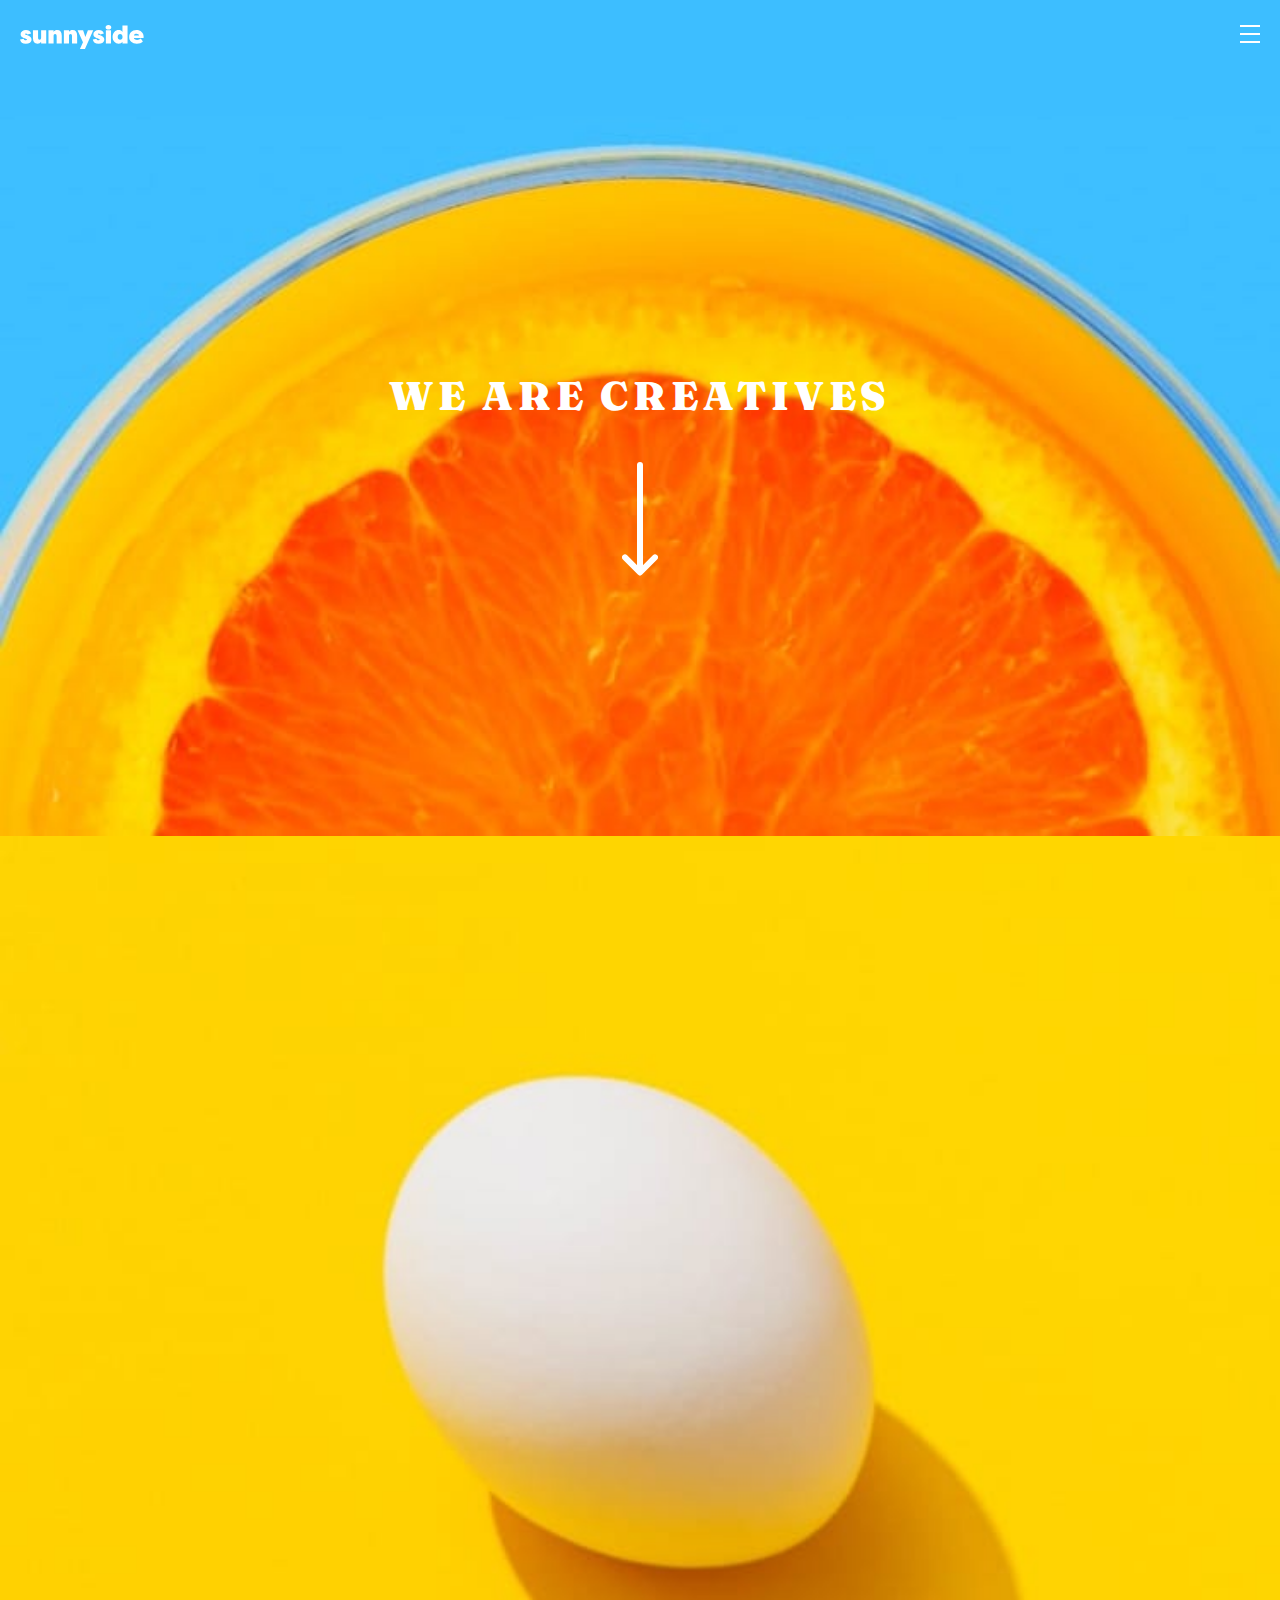
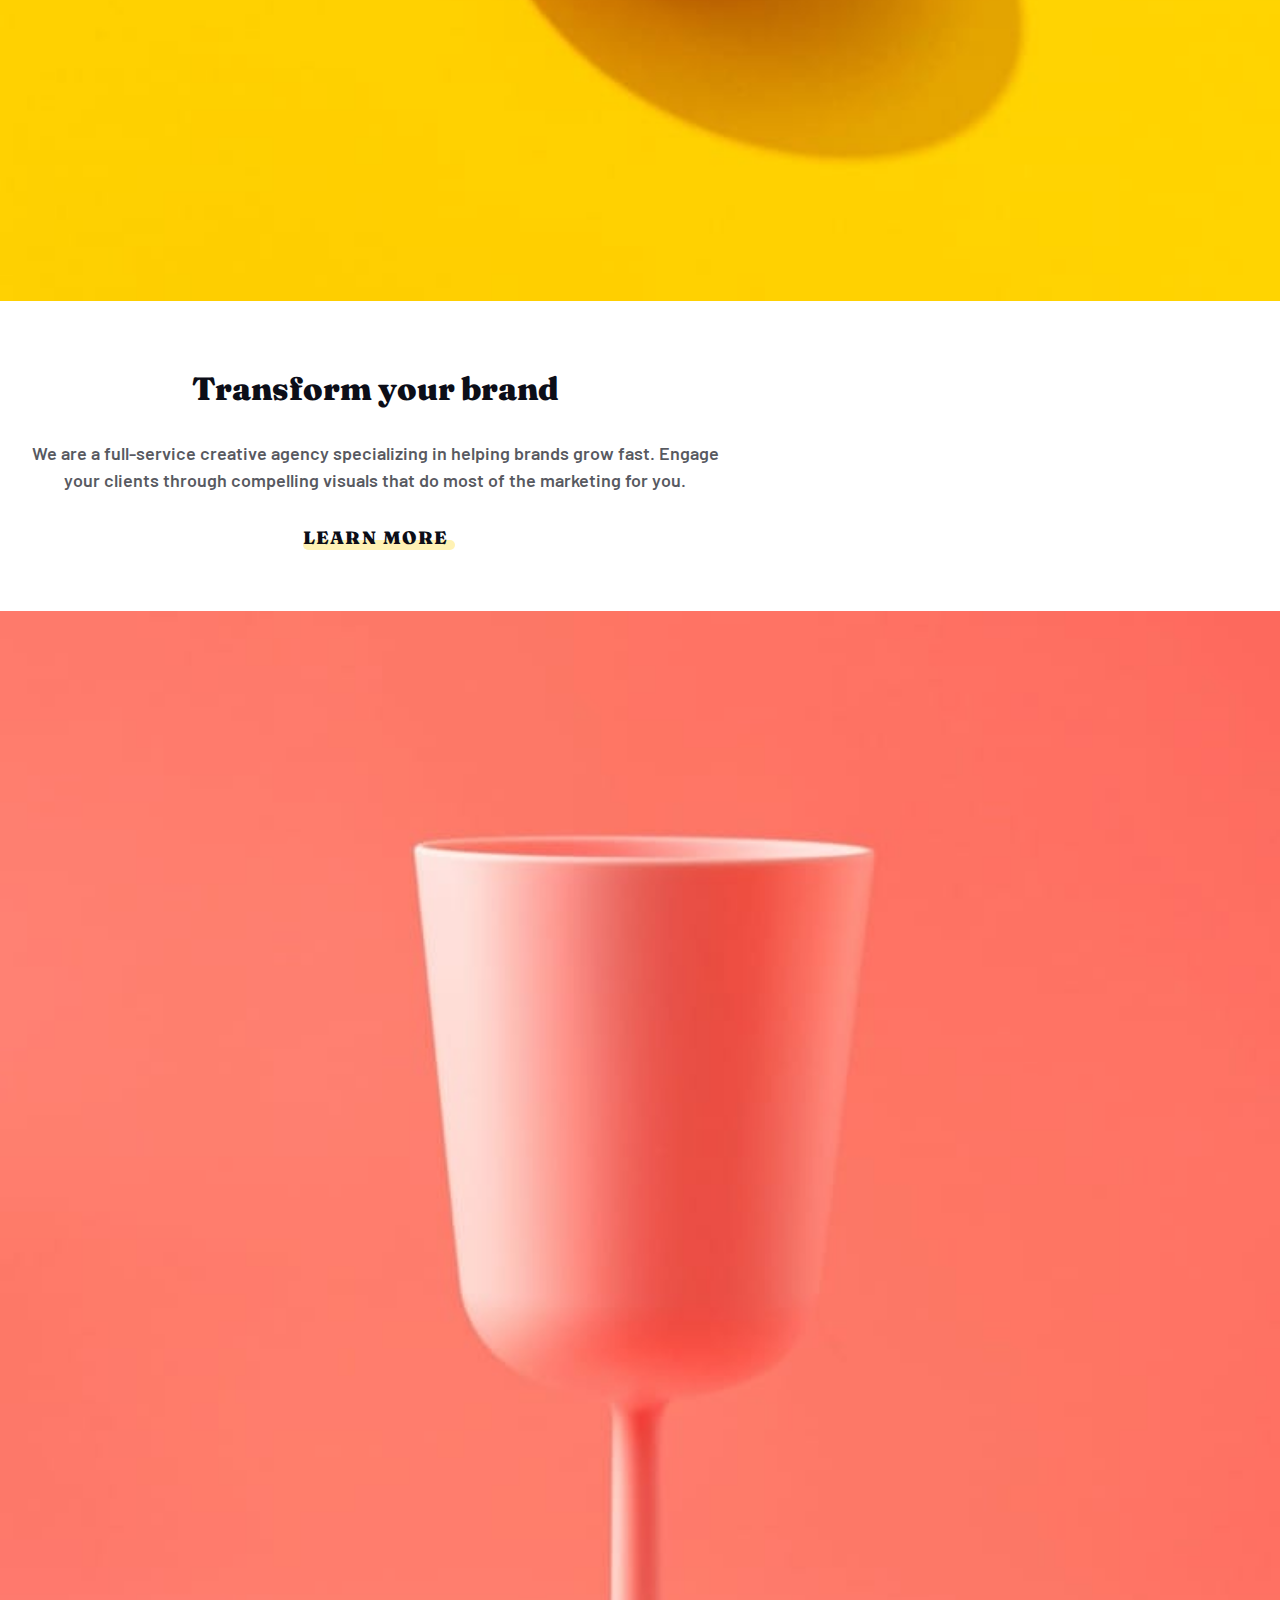
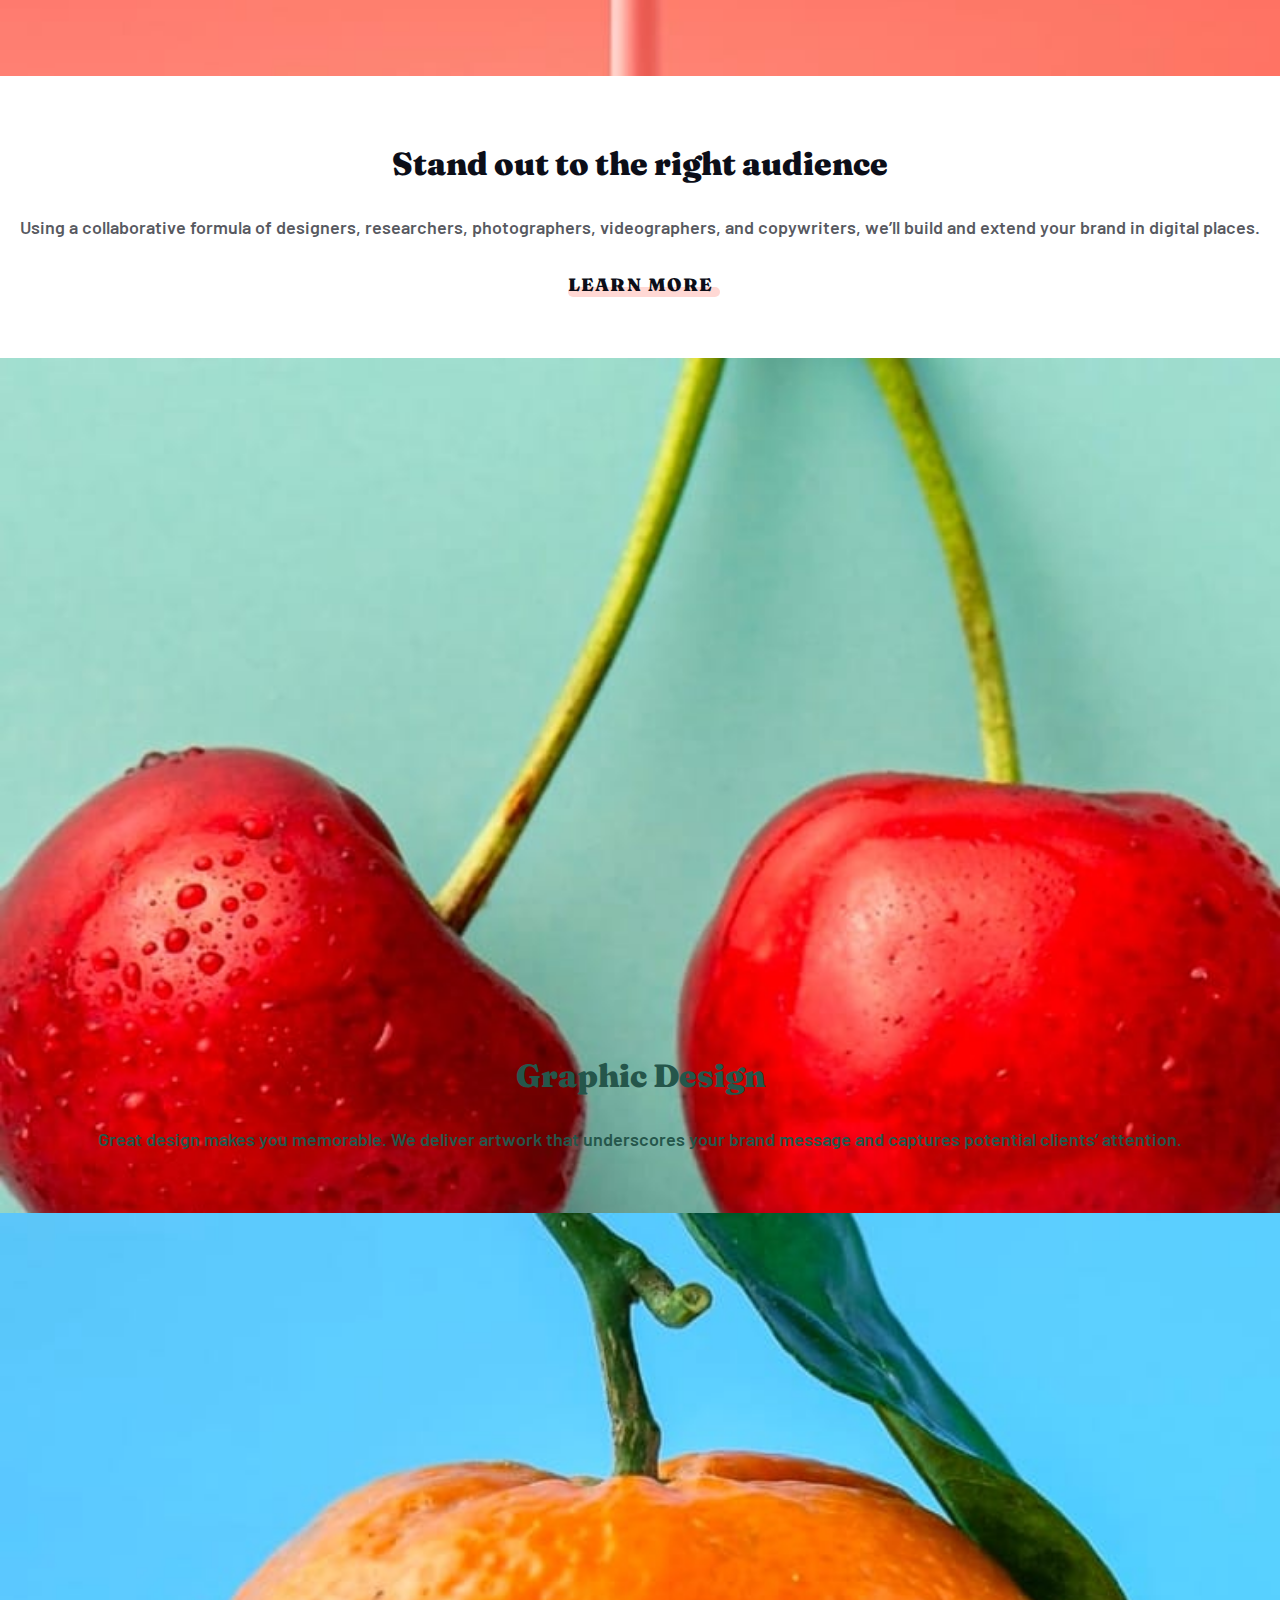
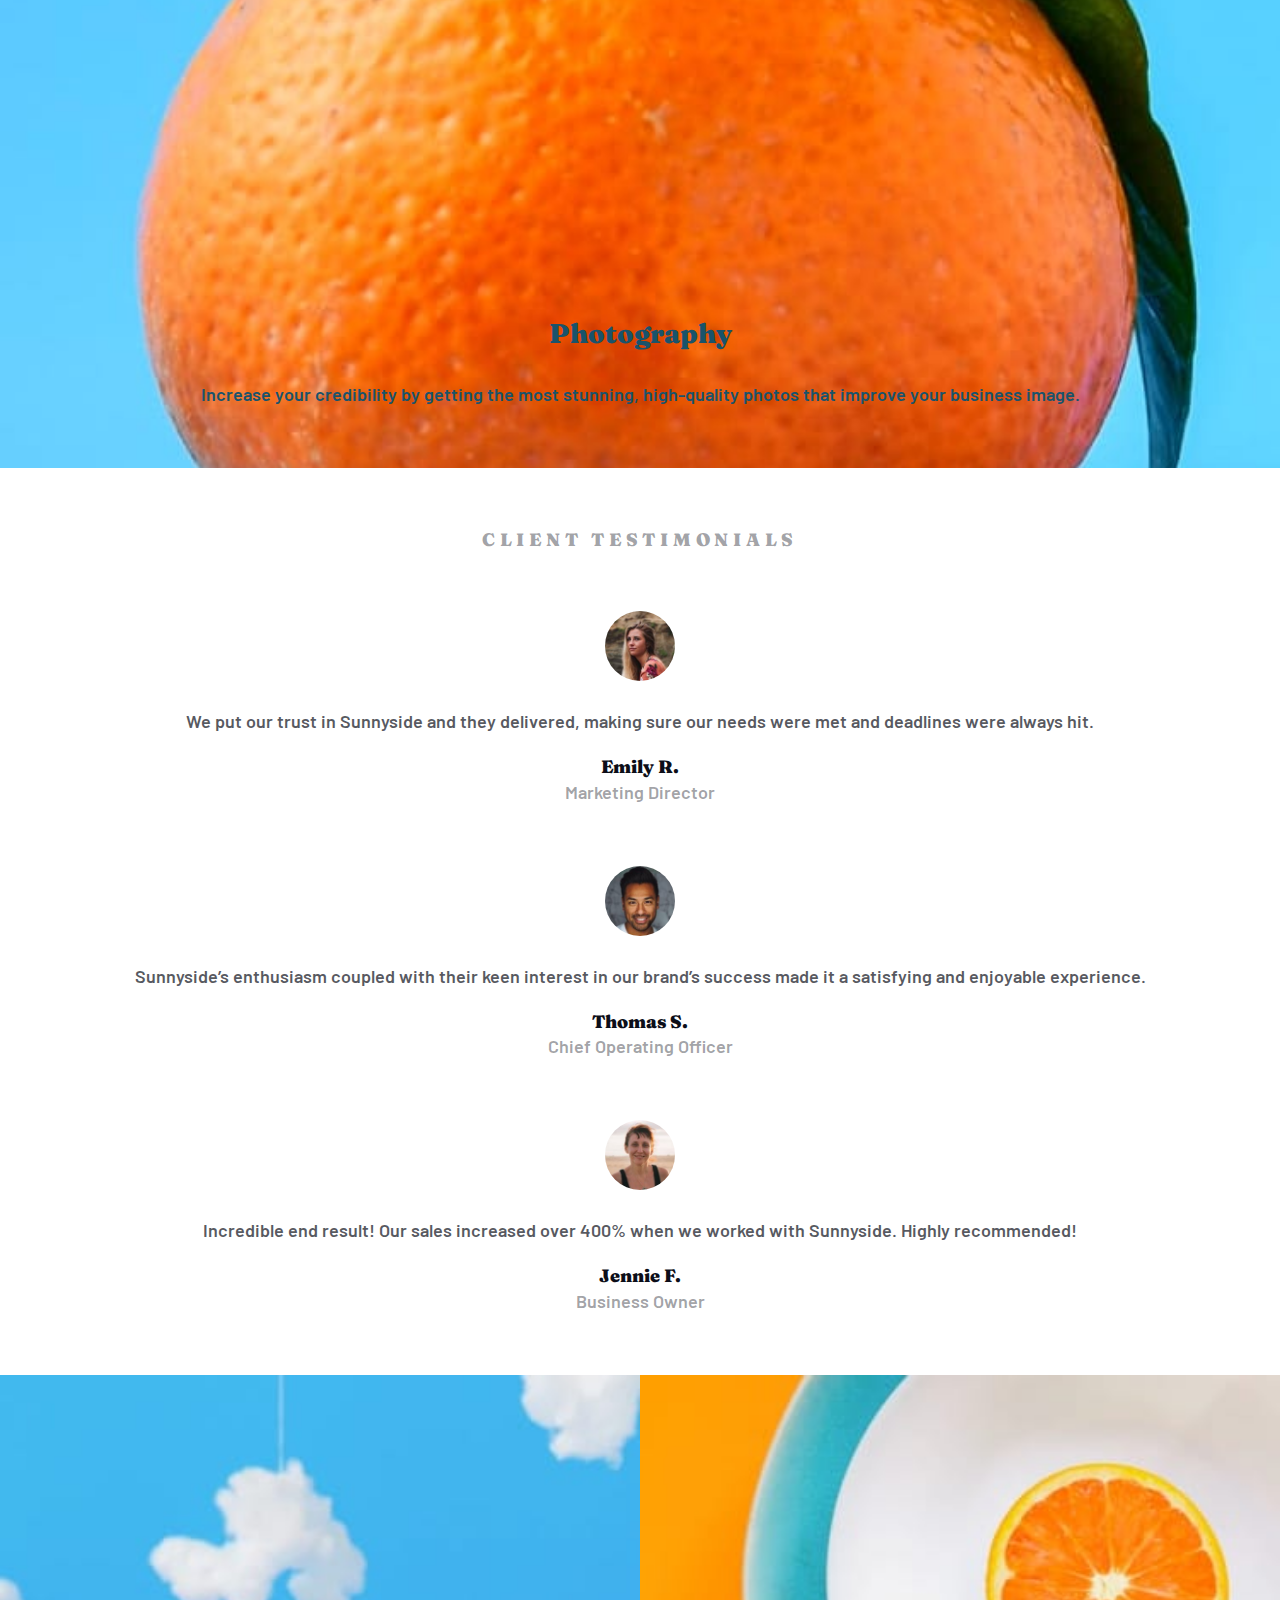
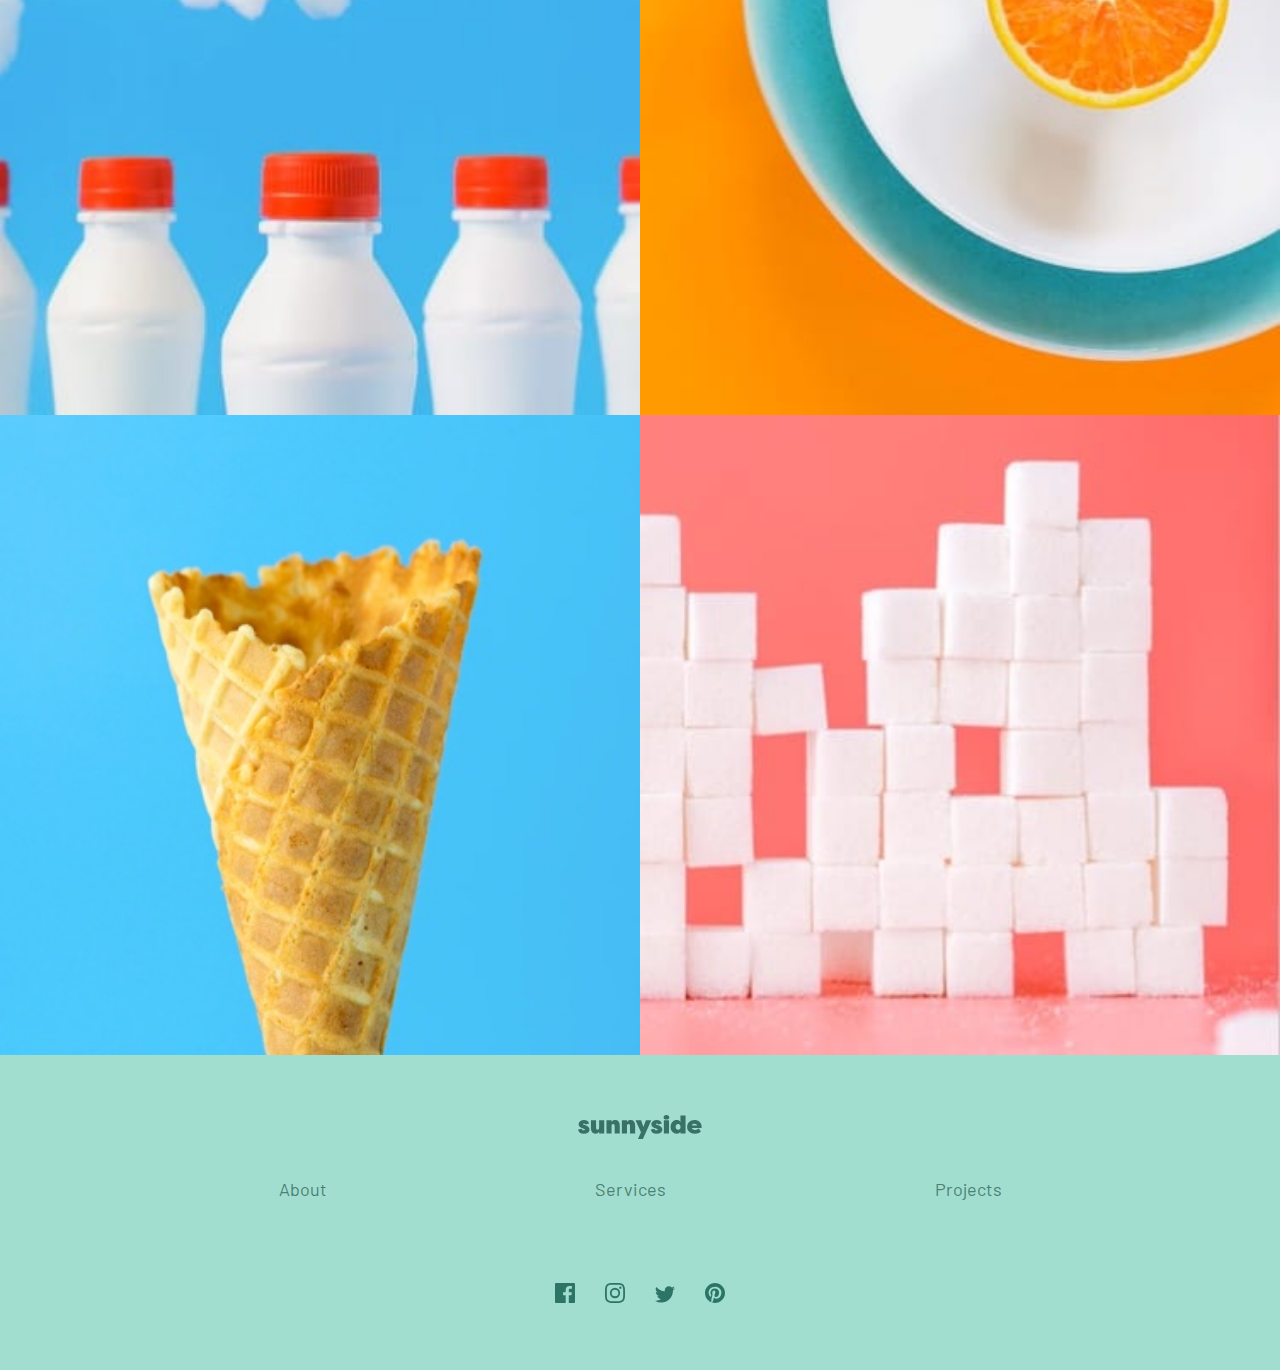
==== commit 56ca6e64: "finished mobile view except minor details" ====
--- a/design.html
+++ b/design.html
@@ -22,7 +22,7 @@
 
     <header class="bg-blue">
       <!-- LOGO -->
-      <div class="flex container p-top-m just-spbt">
+      <div class="flex flex-row container p-top-m just-spbt">
         <div class="logo">
           <img src="./images/logo.svg" alt="sunnyside site logo" />
         </div>
@@ -72,7 +72,8 @@
       </div>
       <div class="container-chess">
         <!-- FIRST PAIR -->
-        <div class="box container flow order--2">
+        <!--TODO tex-max-width -->
+        <div class="box container flow order--2 text-max-width">
           <h2 class="ff-serif fs-400">Transform your brand</h2>
           <p class="text-gray">
             We are a full-service creative agency specializing in helping brands
@@ -132,7 +133,7 @@
       </div>
     </main>
 
-    <article class="article-about">
+    <article class="article-about" id="article-about">
       <!-- THIRD PAIR -->
       <div class="des-box graphic-des-box">
         <div class="box container flow">
@@ -156,55 +157,58 @@
       </div>
     </article>
 
-    <article>
-      <h2 class="ff-serif fs-400 letter-spacing-1 uppercase">
+    <article
+      id="client-testimonials"
+      class="flex client-testimonials-flex container"
+    >
+      <h2 class="ff-serif fs-200 letter-spacing-1 text-gray--light uppercase">
         Client testimonials
       </h2>
-      <div>
+      <div class="flow flow--sm">
         <img
           class="client__image"
           src="./images/image-emily.jpg"
           alt="happy client"
         />
-        <p>
+        <p class="text-gray">
           We put our trust in Sunnyside and they delivered, making sure our
           needs were met and deadlines were always hit.
         </p>
         <div class="client__info">
-          <p>Emily R.</p>
-          <p>Marketing Director</p>
-        </div>
-      </div>
-
-      <div>
+          <p class="ff-serif">Emily R.</p>
+          <p class="text-gray--light">Marketing Director</p>
+        </div>
+      </div>
+
+      <div class="flow flow--sm">
         <img
           class="client__image"
           src="./images/image-thomas.jpg"
           alt="happy client"
         />
-        <p>
+        <p class="text-gray">
           Sunnyside’s enthusiasm coupled with their keen interest in our brand’s
           success made it a satisfying and enjoyable experience.
         </p>
         <div class="client__info">
-          <p>Thomas S.</p>
-          <p>Chief Operating Officer</p>
-        </div>
-      </div>
-
-      <div>
+          <p class="ff-serif">Thomas S.</p>
+          <p class="text-gray--light">Chief Operating Officer</p>
+        </div>
+      </div>
+
+      <div class="flow flow--sm">
         <img
           class="client__image"
           src="./images/image-jennie.jpg"
           alt="happy client"
         />
-        <p>
+        <p class="text-gray">
           Incredible end result! Our sales increased over 400% when we worked
           with Sunnyside. Highly recommended!
         </p>
         <div class="client__info">
-          <p>Jennie F.</p>
-          <p>Business Owner</p>
+          <p class="ff-serif">Jennie F.</p>
+          <p class="text-gray--light">Business Owner</p>
         </div>
       </div>
     </article>
@@ -212,7 +216,7 @@
     <!--               -->
     <!-- IMAGE GALLERY -->
     <!--TODO label          -->
-    <section>
+    <section id="image-gallery" class="image-gallery">
       <!-- first pic -->
       <picture>
         <source
@@ -266,28 +270,32 @@
     <!--         -->
     <!-- FOOTER  -->
     <!--         -->
-    <footer class="bg-green">
+    <footer class="bg-green container flow" id="footer-nav">
       <!-- LOGO -->
       <div class="logo">
-        <img src="./images/logo.svg" alt="sunnyside site logo" />
+        <img
+          src="./images/logo.svg"
+          alt="sunnyside site logo"
+          class="svg-green-filter"
+        />
       </div>
 
       <!-- footer NAVIGATION -->
-      <nav>
-        <ul class="flex">
-          <li>
-            <a href="#" class="fs-200">About</a>
-          </li>
-          <li>
-            <a href="#" class="fs-200">Services</a>
-          </li>
-          <li>
-            <a href="#" class="fs-200">Projects</a>
+      <nav class="flow">
+        <ul class="flex flex-row just-spev">
+          <li>
+            <a href="#" class="fs-200 text-green-med">About</a>
+          </li>
+          <li>
+            <a href="#" class="fs-200 text-green-med">Services</a>
+          </li>
+          <li>
+            <a href="#" class="fs-200 text-green-med">Projects</a>
           </li>
         </ul>
 
         <!-- SOCIAL MEDIA -->
-        <ul class="flex">
+        <ul class="flex flex-row just-cen flex-gap--m p-top-b">
           <li>
             <a href="#">
               <img src="./images/icon-facebook.svg" alt="Facebook icon link" />
--- a/design.css
+++ b/design.css
@@ -74,6 +74,7 @@
 
   --p-top-sm: 1rem;
   --p-top-m: 2.5rem;
+  --p-top-b: 5rem;
   /* --flow-space: 1rem; */
 }
 
@@ -119,6 +120,8 @@
 
 ul {
   list-style: none;
+  margin: 0;
+  padding: 0;
 }
 
 /* set up the body */
@@ -131,9 +134,6 @@
 
   line-height: 1.5;
   min-height: 100vh;
-
-  /* display: grid;
-  grid-template-rows: min-content 1fr; */
 
   overflow-x: hidden;
 }
@@ -175,6 +175,17 @@
 .flex {
   display: flex;
   gap: var(--gap, 1rem);
+  flex-direction: column;
+}
+
+.flex-gap--sm {
+  --gap: 2rem;
+}
+.flex-gap--m {
+  --gap: 3rem;
+}
+.flex-gap--b {
+  --gap: 4rem;
 }
 
 .order--1 {
@@ -194,8 +205,20 @@
   justify-content: space-between;
 }
 
+.just-spev {
+  justify-content: space-evenly;
+}
+
+.just-cen {
+  justify-content: center;
+}
+
 .flex-col {
   flex-direction: column;
+}
+
+.flex-row {
+  flex-direction: row;
 }
 
 .grid {
@@ -207,14 +230,20 @@
   display: block;
 }
 
-/*TODO not used actually*/
 .container {
   padding: 6rem 2rem;
 }
 
 .flow > *:where(:not(:last-child)) {
-  margin-bottom: 3rem;
+  margin-bottom: var(--flow-gap, 3rem);
   /* outline: 1px solid red; */
+}
+
+.flow--sm {
+  --flow-gap: 2rem;
+}
+.flow--big {
+  --flow-gap: 5rem;
 }
 
 .p-top-sm {
@@ -222,6 +251,10 @@
 }
 .p-top-m {
   padding-top: var(--p-top-m);
+}
+
+.p-top-b {
+  padding-top: var(--p-top-b);
 }
 
 .sr-only {
@@ -258,11 +291,19 @@
 }
 
 .text-gray {
-  color: hsl(var(--clr-dark), 0.6);
+  color: hsl(var(--clr-dark), 0.7);
+}
+
+.text-gray--light {
+  color: hsl(var(--clr-dark), 0.4);
 }
 
 .text-green-dark {
   color: hsl(var(--clr-dark-green));
+}
+.text-green-med {
+  /* color: hsl(var(--clr-dark-green), 0.7); */
+  color: hsl(var(--clr-dark-green), 0.7);
 }
 
 .text-blue-dark {
@@ -319,6 +360,10 @@
 
 .tx-nowrap {
   white-space: nowrap;
+}
+
+.text-max-width {
+  max-width: 75ch;
 }
 
 /* --------------- */
@@ -356,7 +401,14 @@
 .primary-navigation {
   position: fixed;
   transform: translateX(110%);
-}
+  display: none;
+  /* height: 0;
+  width: 0; */
+}
+
+/* nav {
+  display: none;
+} */
 
 .primary-navigation[data-visible="true"] {
   transform: translateX(0);
@@ -405,14 +457,16 @@
   width: 100%;
 }
 
+.container-chess picture img {
+  width: 100%;
+}
+
 /* .article-about > * {
   min-height: 100vh;
 } */
 
 .des-box {
-  height: 90vh;
-  background-size: contain;
-  background-repeat: no-repeat;
+  height: 95vh;
 
   display: flex;
   flex-direction: column;
@@ -421,10 +475,52 @@
 
 .graphic-des-box {
   background-image: url(./images/mobile/image-graphic-design.jpg);
-
-  /* background-position: top center; */
+  /* width: 100vw; */
+  background-position: top center;
+  background-size: cover;
+  background-repeat: no-repeat;
 }
 
 .photography-des-box {
   background-image: url(./images/mobile/image-photography.jpg);
-}
+  background-position: top center;
+  background-size: cover;
+  background-repeat: no-repeat;
+}
+
+/*
+client-testimonials-flex
+*/
+.client-testimonials-flex {
+  gap: 6rem;
+}
+
+.client__image {
+  border-radius: 50%;
+  aspect-ratio: 1;
+  width: 7rem;
+}
+
+/* IMAGE-GALLERY */
+
+.image-gallery {
+  display: grid;
+  grid-template-columns: 1fr 1fr;
+  grid-template-rows: 1fr 1fr;
+  /* display: flex;
+  flex-wrap: wrap; */
+  gap: 0;
+}
+
+.image-gallery > picture > img {
+  height: 100%;
+  width: 100%;
+  display: block;
+}
+
+/* FOOTER */
+
+.svg-green-filter {
+  filter: brightness(0) saturate(100%) invert(48%) sepia(56%) saturate(305%)
+    hue-rotate(118deg) brightness(72%) contrast(94%);
+}
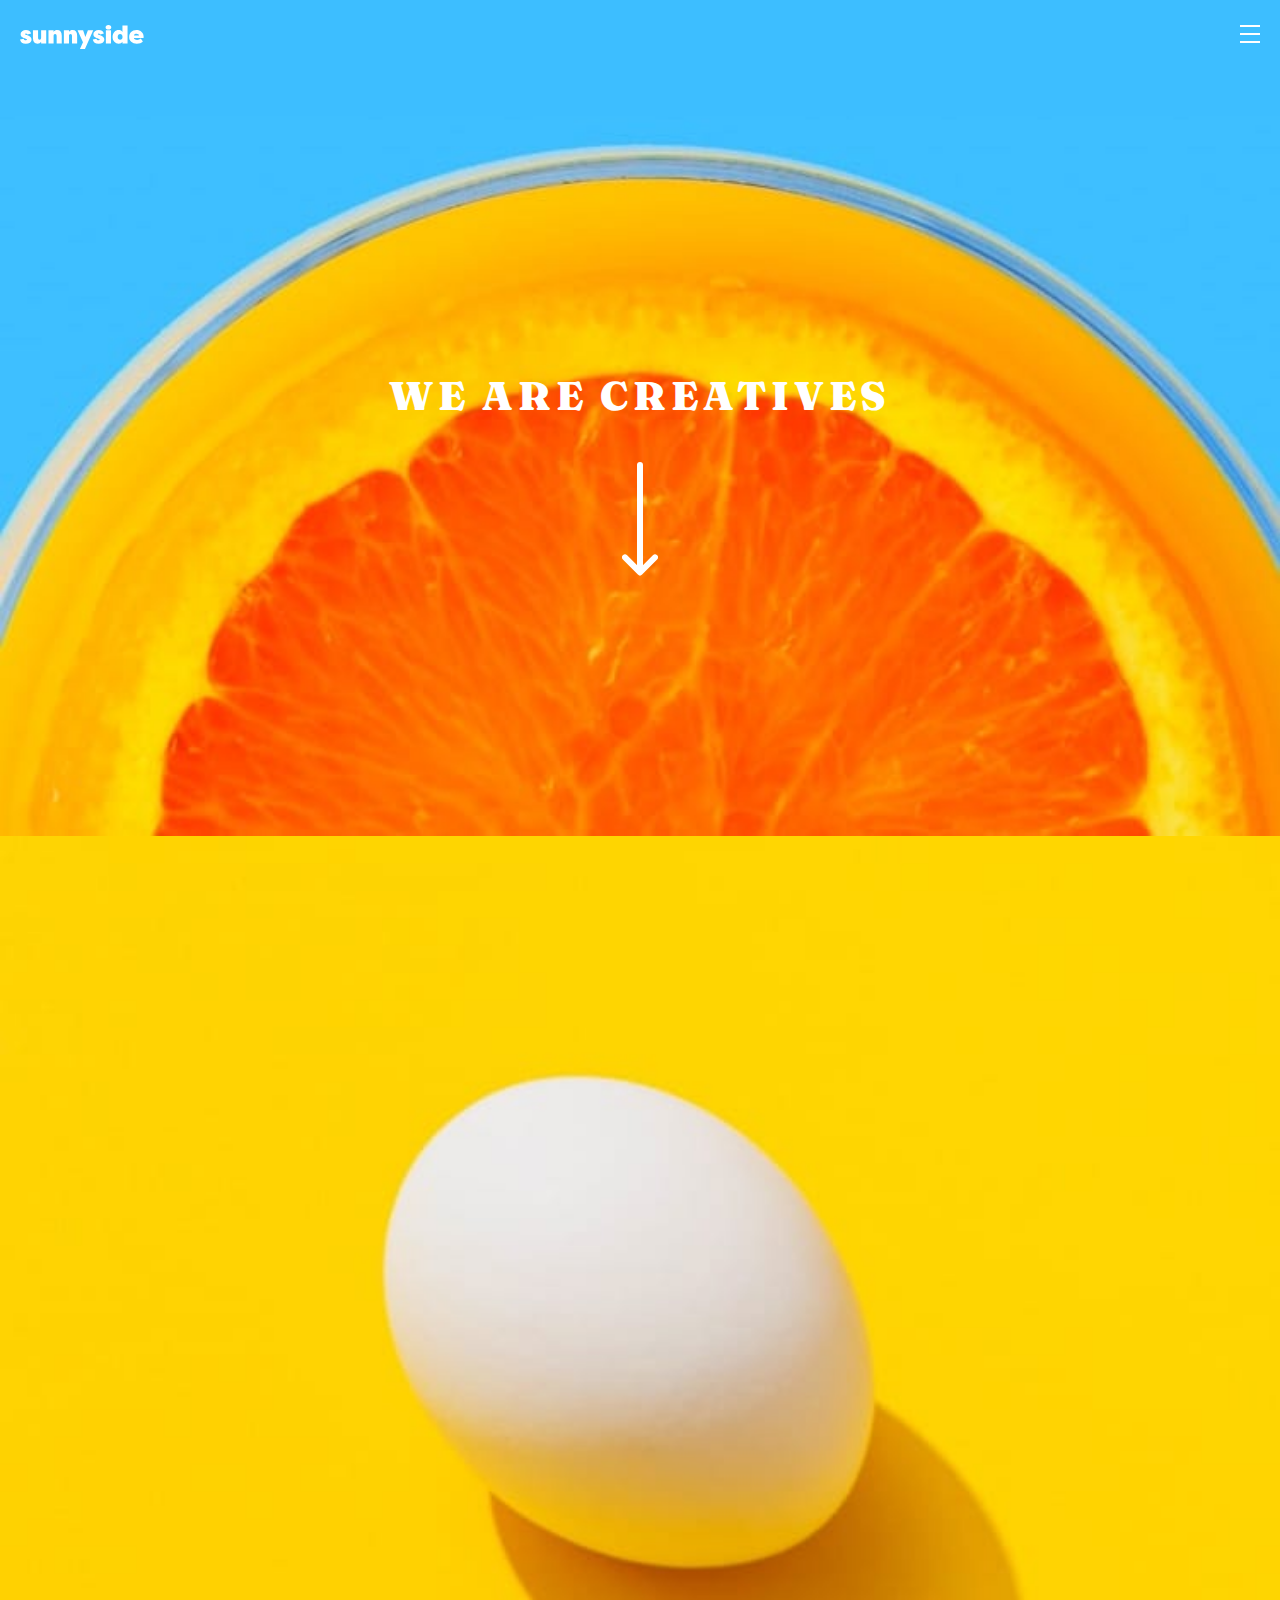
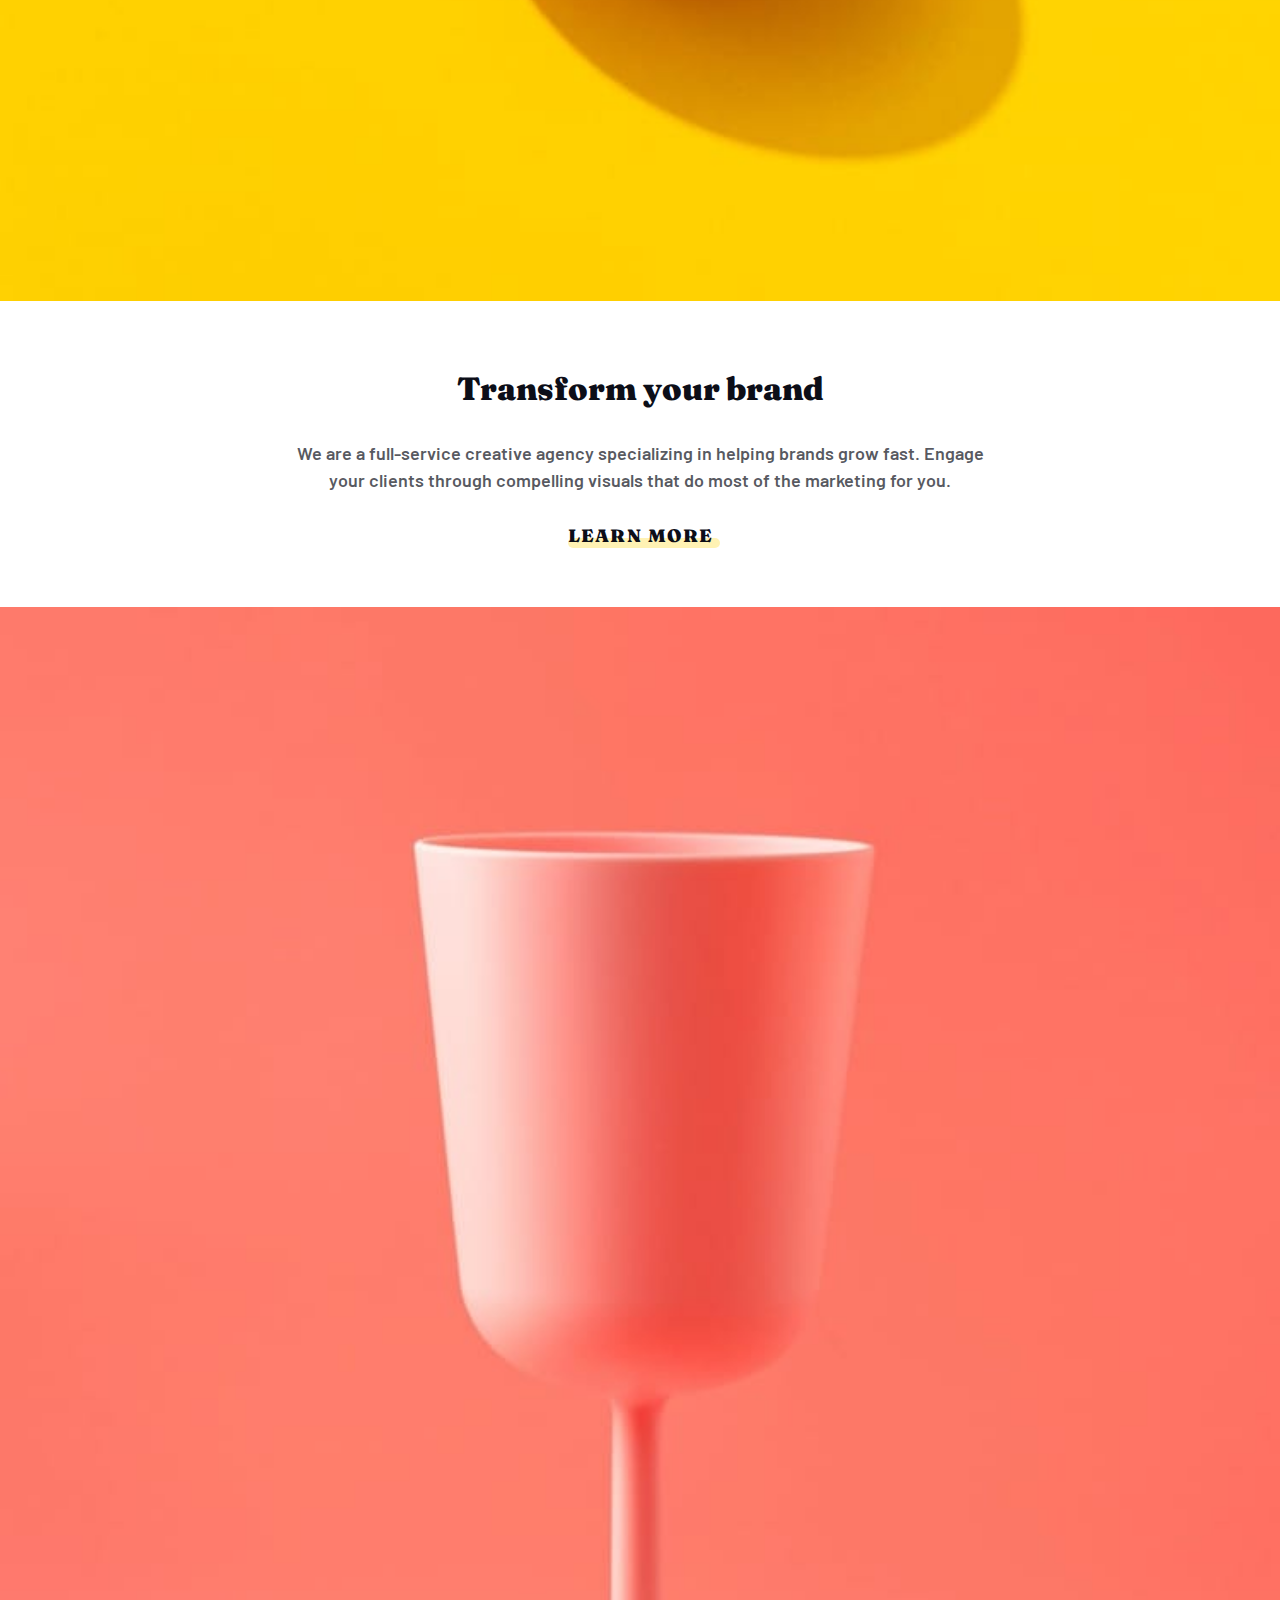
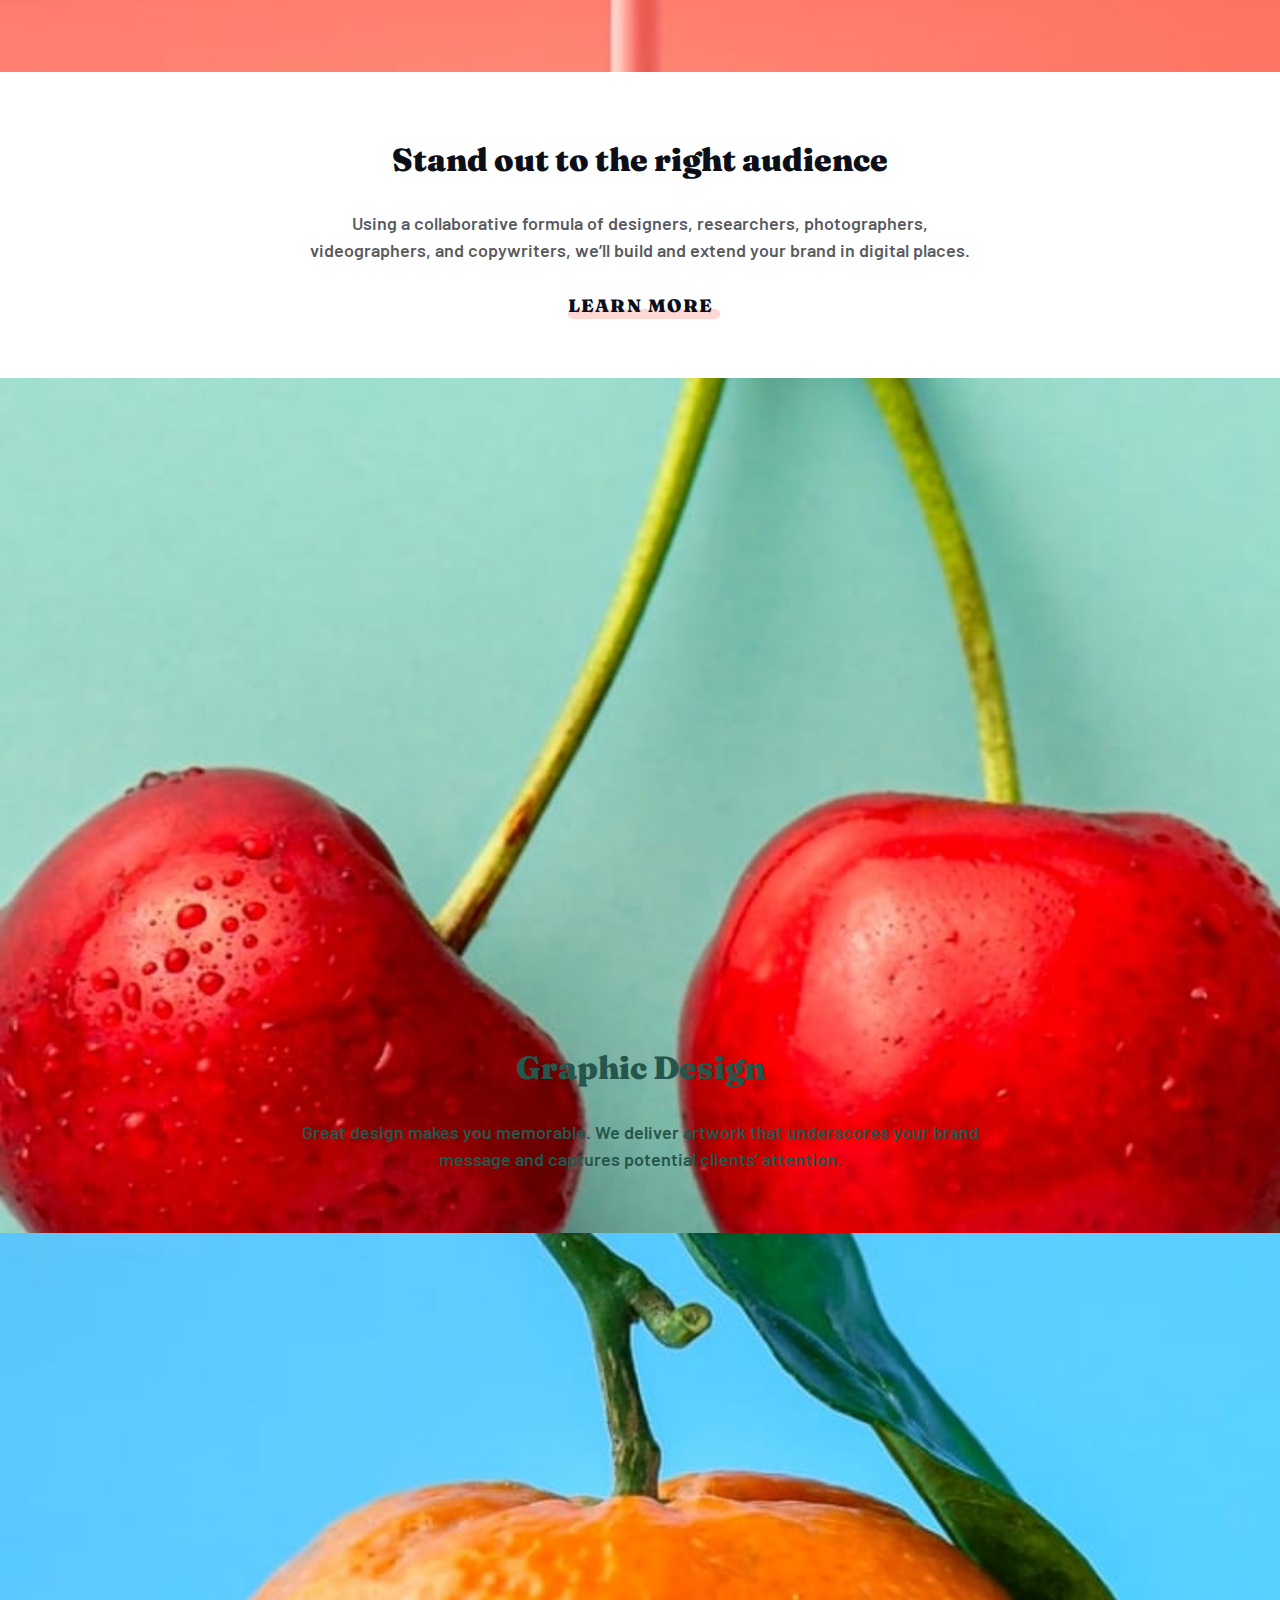
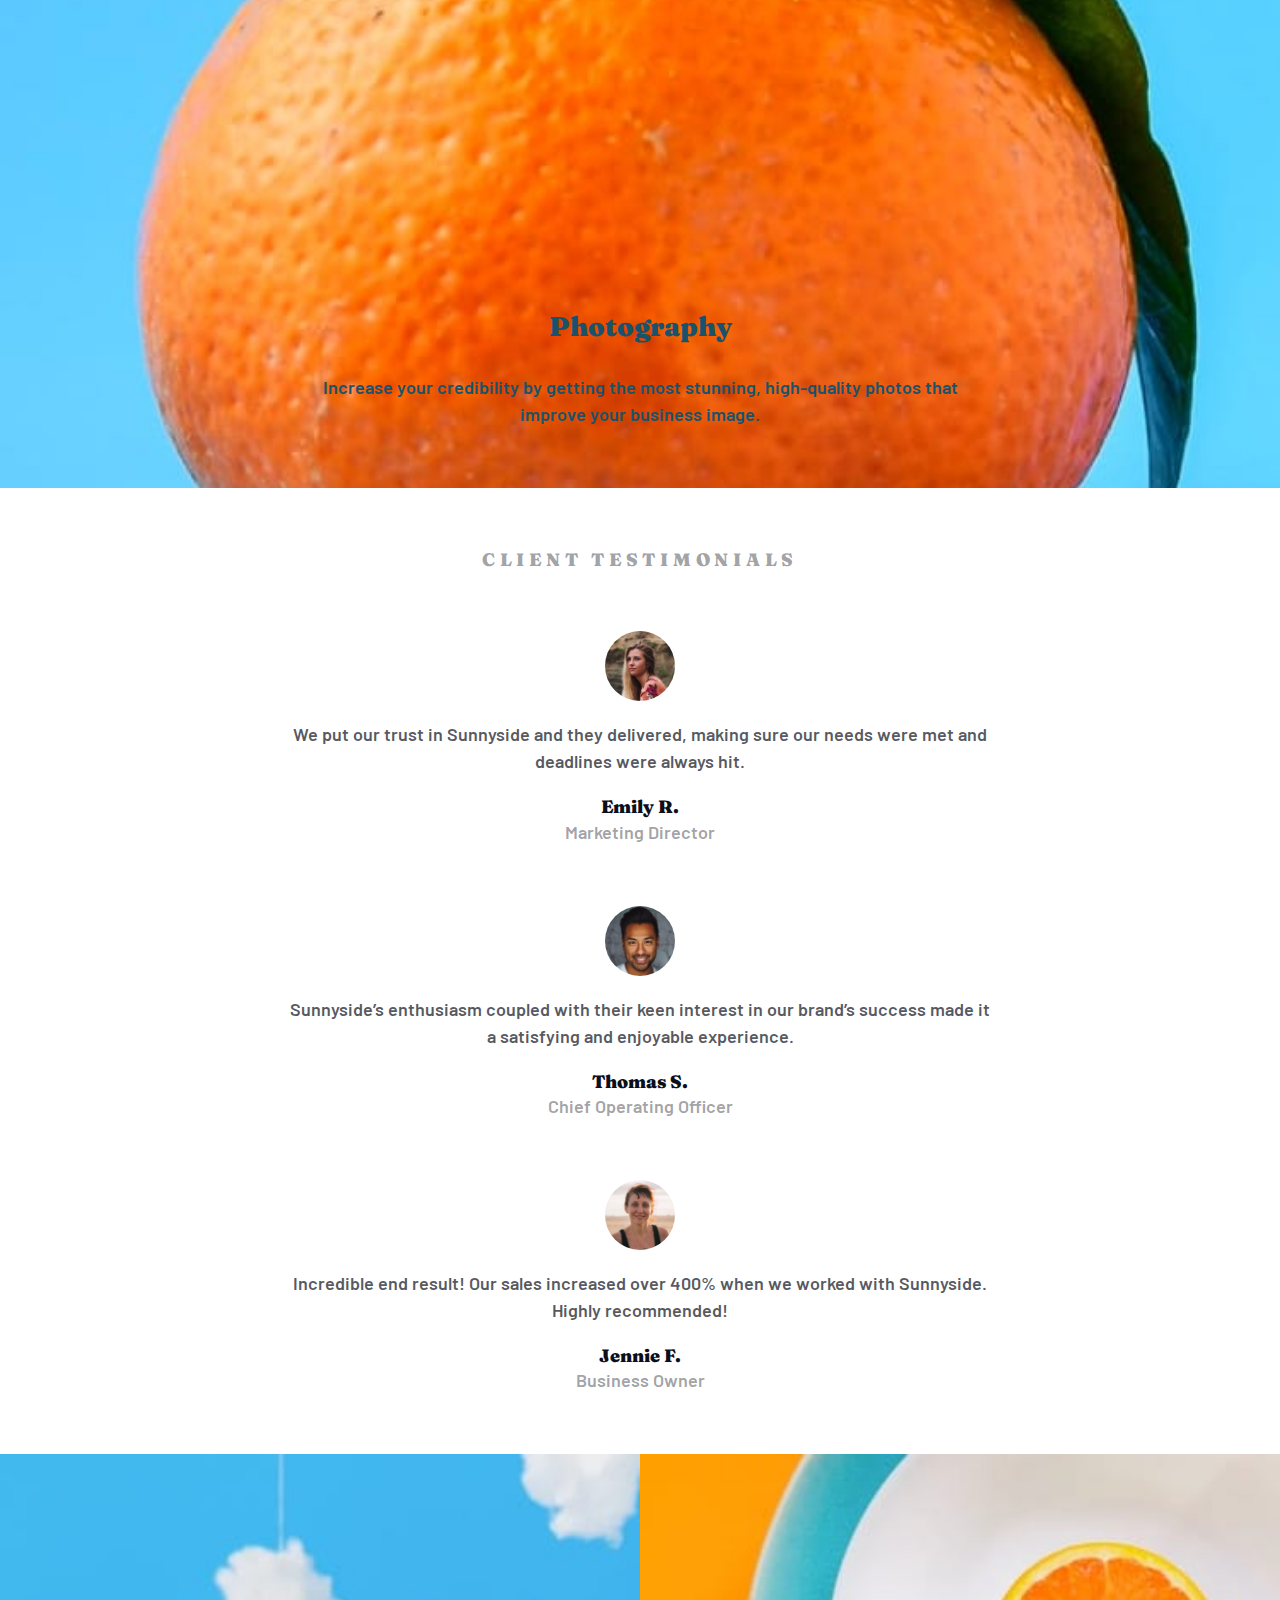
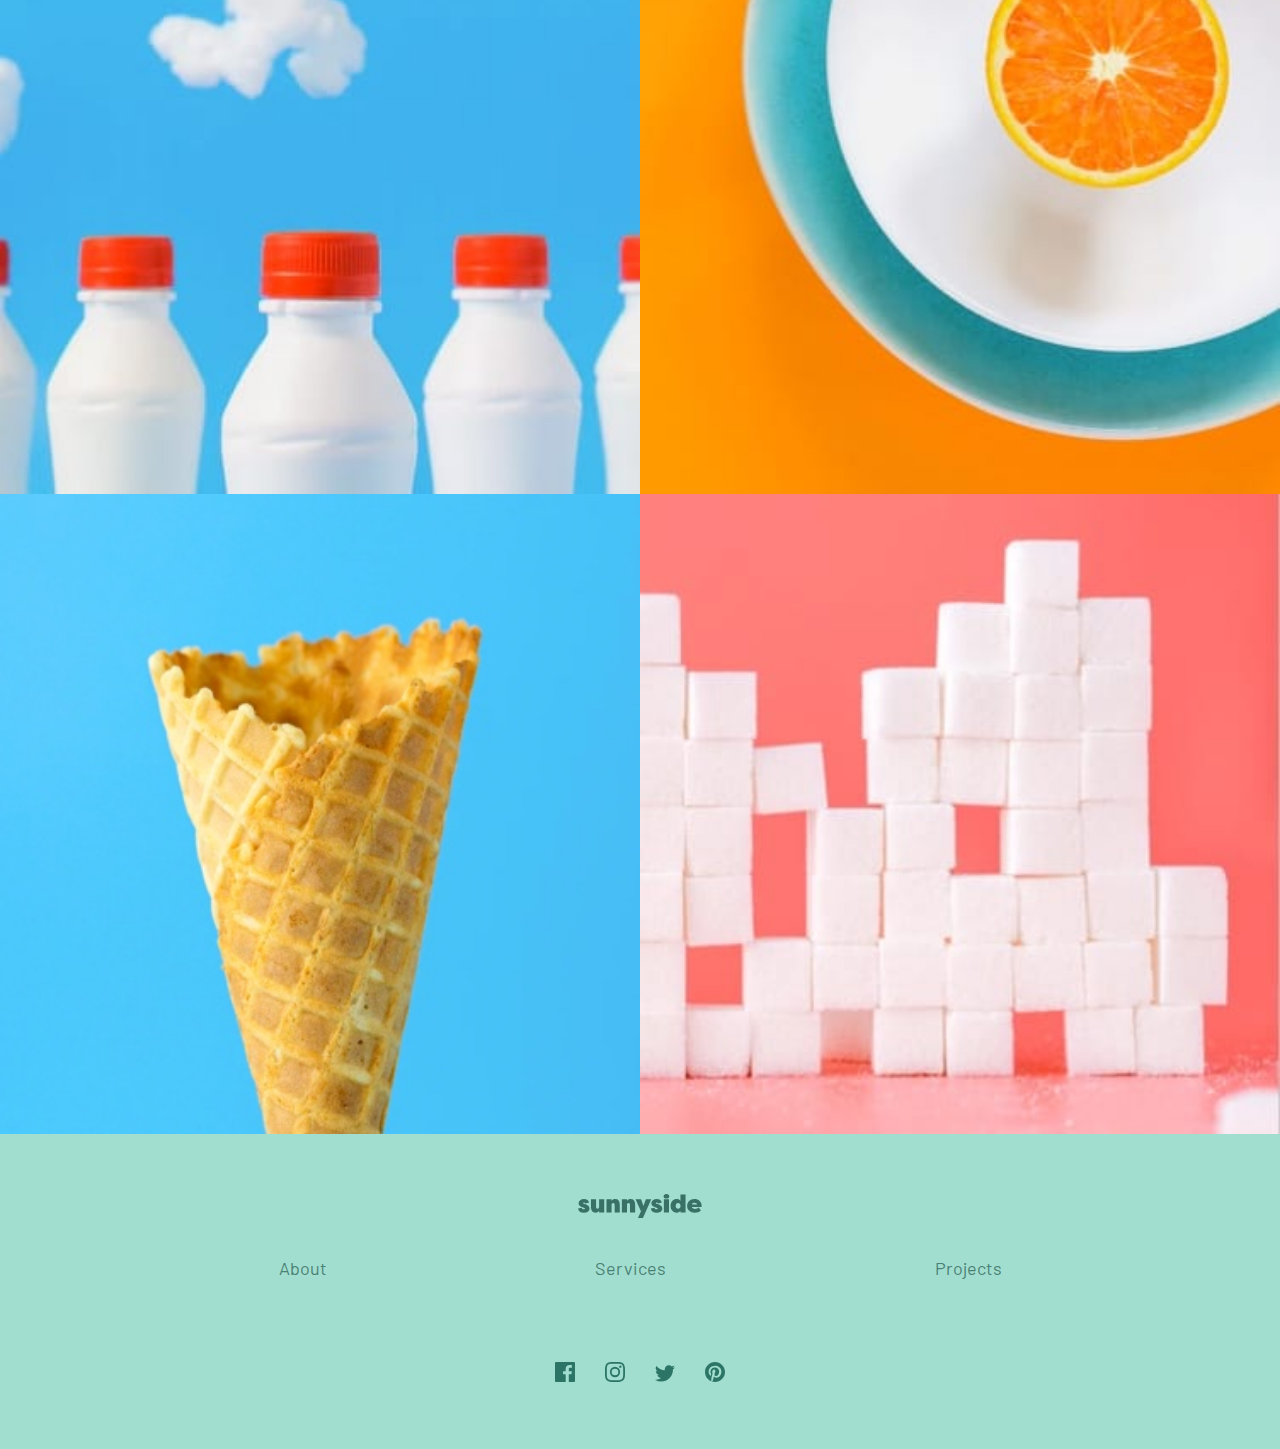
==== commit a56af941: "fixed mobile design issues, only primary navigation left" ====
--- a/design.html
+++ b/design.html
@@ -73,9 +73,9 @@
       <div class="container-chess">
         <!-- FIRST PAIR -->
         <!--TODO tex-max-width -->
-        <div class="box container flow order--2 text-max-width">
+        <div class="box container flow order--2 flex-col-al-c">
           <h2 class="ff-serif fs-400">Transform your brand</h2>
-          <p class="text-gray">
+          <p class="text-gray text-container">
             We are a full-service creative agency specializing in helping brands
             grow fast. Engage your clients through compelling visuals that do
             most of the marketing for you.
@@ -105,9 +105,9 @@
         </div>
 
         <!-- SECOND PAIR -->
-        <div class="box container flow order--4">
+        <div class="box container flow order--4 flex-col-al-c">
           <h2 class="ff-serif fs-400">Stand out to the right audience</h2>
-          <p class="text-gray">
+          <p class="text-gray text-container">
             Using a collaborative formula of designers, researchers,
             photographers, videographers, and copywriters, we’ll build and
             extend your brand in digital places.
@@ -133,12 +133,12 @@
       </div>
     </main>
 
-    <article class="article-about" id="article-about">
+    <article id="article-about">
       <!-- THIRD PAIR -->
       <div class="des-box graphic-des-box">
-        <div class="box container flow">
+        <div class="box container flow flex-col-al-c">
           <h2 class="ff-serif fs-400 text-green-dark">Graphic Design</h2>
-          <p class="text-green-dark">
+          <p class="text-green-dark text-container">
             Great design makes you memorable. We deliver artwork that
             underscores your brand message and captures potential clients’
             attention.
@@ -147,9 +147,9 @@
       </div>
 
       <div class="des-box photography-des-box">
-        <div class="box container flow">
+        <div class="box container flow flex-col-al-c">
           <h2 class="ff-serif text-blue-dark">Photography</h2>
-          <p class="text-blue-dark">
+          <p class="text-blue-dark text-container">
             Increase your credibility by getting the most stunning, high-quality
             photos that improve your business image.
           </p>
@@ -164,13 +164,13 @@
       <h2 class="ff-serif fs-200 letter-spacing-1 text-gray--light uppercase">
         Client testimonials
       </h2>
-      <div class="flow flow--sm">
+      <div class="flow flow--sm flex-col-al-c">
         <img
           class="client__image"
           src="./images/image-emily.jpg"
           alt="happy client"
         />
-        <p class="text-gray">
+        <p class="text-gray text-container">
           We put our trust in Sunnyside and they delivered, making sure our
           needs were met and deadlines were always hit.
         </p>
@@ -180,13 +180,13 @@
         </div>
       </div>
 
-      <div class="flow flow--sm">
+      <div class="flow flow--sm flex-col-al-c">
         <img
           class="client__image"
           src="./images/image-thomas.jpg"
           alt="happy client"
         />
-        <p class="text-gray">
+        <p class="text-gray text-container">
           Sunnyside’s enthusiasm coupled with their keen interest in our brand’s
           success made it a satisfying and enjoyable experience.
         </p>
@@ -196,13 +196,13 @@
         </div>
       </div>
 
-      <div class="flow flow--sm">
+      <div class="flow flow--sm flex-col-al-c">
         <img
           class="client__image"
           src="./images/image-jennie.jpg"
           alt="happy client"
         />
-        <p class="text-gray">
+        <p class="text-gray text-container">
           Incredible end result! Our sales increased over 400% when we worked
           with Sunnyside. Highly recommended!
         </p>
--- a/design.css
+++ b/design.css
@@ -178,6 +178,12 @@
   flex-direction: column;
 }
 
+.flex-col-al-c {
+  display: flex;
+  flex-direction: column;
+  align-items: center;
+}
+
 .flex-gap--sm {
   --gap: 2rem;
 }
@@ -374,6 +380,7 @@
   text-transform: uppercase;
   font-weight: 900;
   letter-spacing: 1.5px;
+  /* display: inline-block; */
 }
 
 .underline-link::before {
@@ -386,6 +393,7 @@
   background-color: var(--underline-color, red);
   opacity: 0.3;
   bottom: -5%;
+  /* display: inline-block; */
   /* transform: translateY(300%); */
 }
 
@@ -444,27 +452,21 @@
   gap: 4rem;
 }
 
-/* .banner__arrow {
-  height: ;
-} */
-
+.text-container {
+  max-width: 70ch;
+}
+
+/* CONTAINER CHESS */
 .container-chess {
   display: flex;
   flex-direction: column;
 }
 
-.container-chess > * {
-  width: 100%;
-}
-
 .container-chess picture img {
   width: 100%;
 }
 
-/* .article-about > * {
-  min-height: 100vh;
-} */
-
+/* DESCRIPTION BOX */
 .des-box {
   height: 95vh;
 
@@ -488,9 +490,7 @@
   background-repeat: no-repeat;
 }
 
-/*
-client-testimonials-flex
-*/
+/*CLIENT TESTIMONIALS*/
 .client-testimonials-flex {
   gap: 6rem;
 }
@@ -502,13 +502,10 @@
 }
 
 /* IMAGE-GALLERY */
-
 .image-gallery {
   display: grid;
   grid-template-columns: 1fr 1fr;
   grid-template-rows: 1fr 1fr;
-  /* display: flex;
-  flex-wrap: wrap; */
   gap: 0;
 }
 
@@ -519,7 +516,6 @@
 }
 
 /* FOOTER */
-
 .svg-green-filter {
   filter: brightness(0) saturate(100%) invert(48%) sepia(56%) saturate(305%)
     hue-rotate(118deg) brightness(72%) contrast(94%);
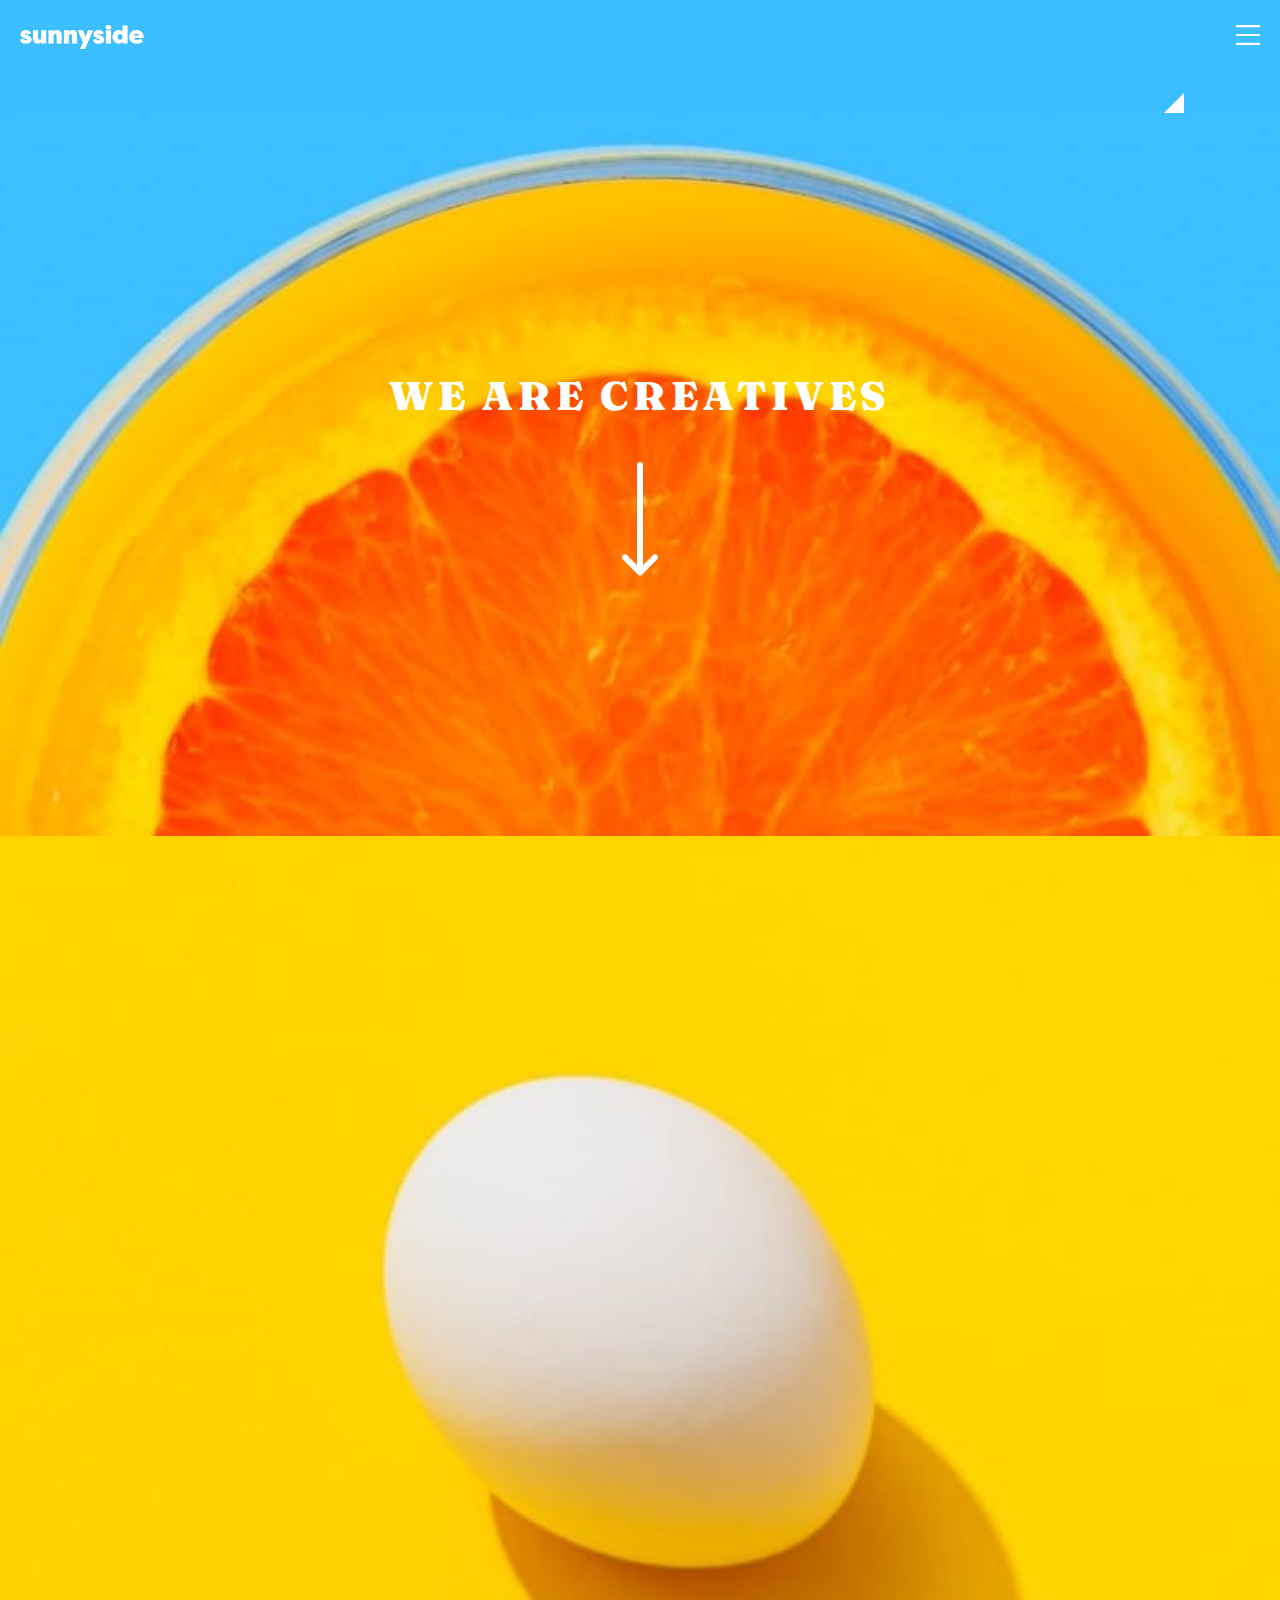
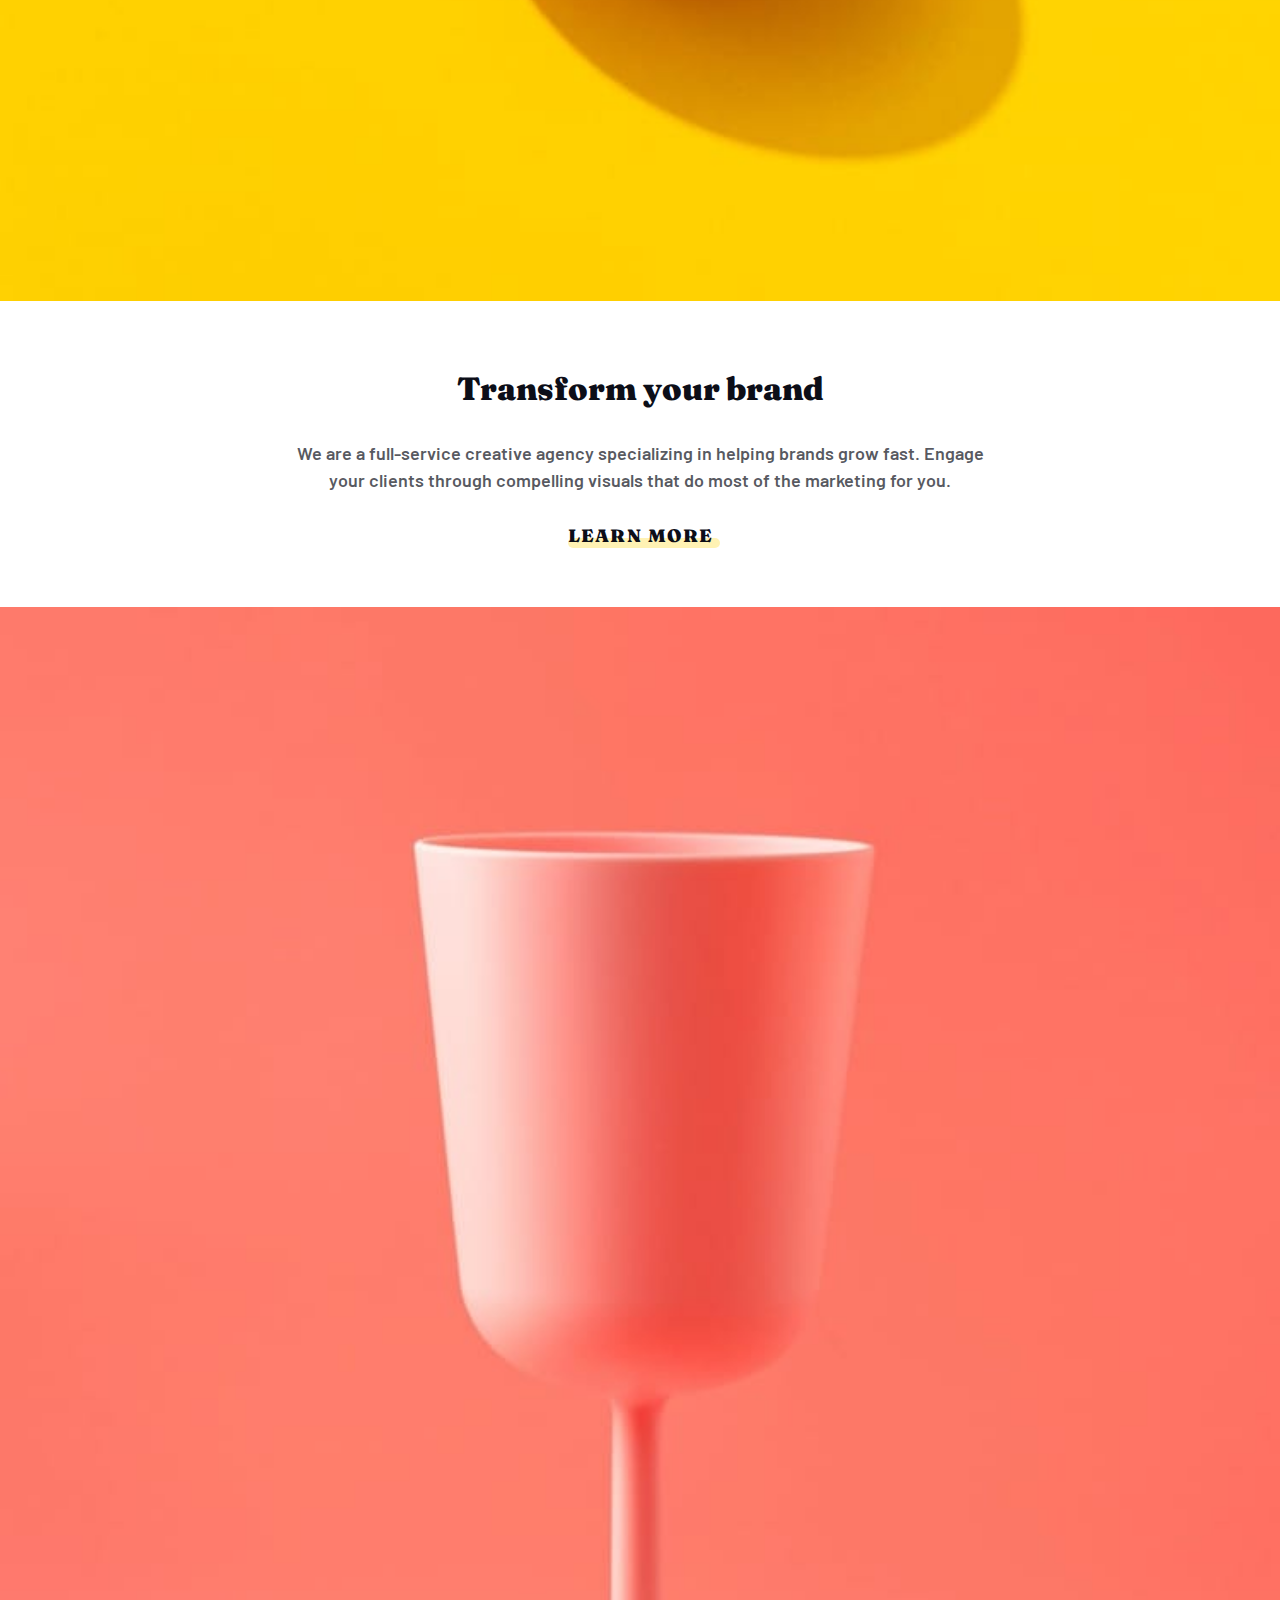
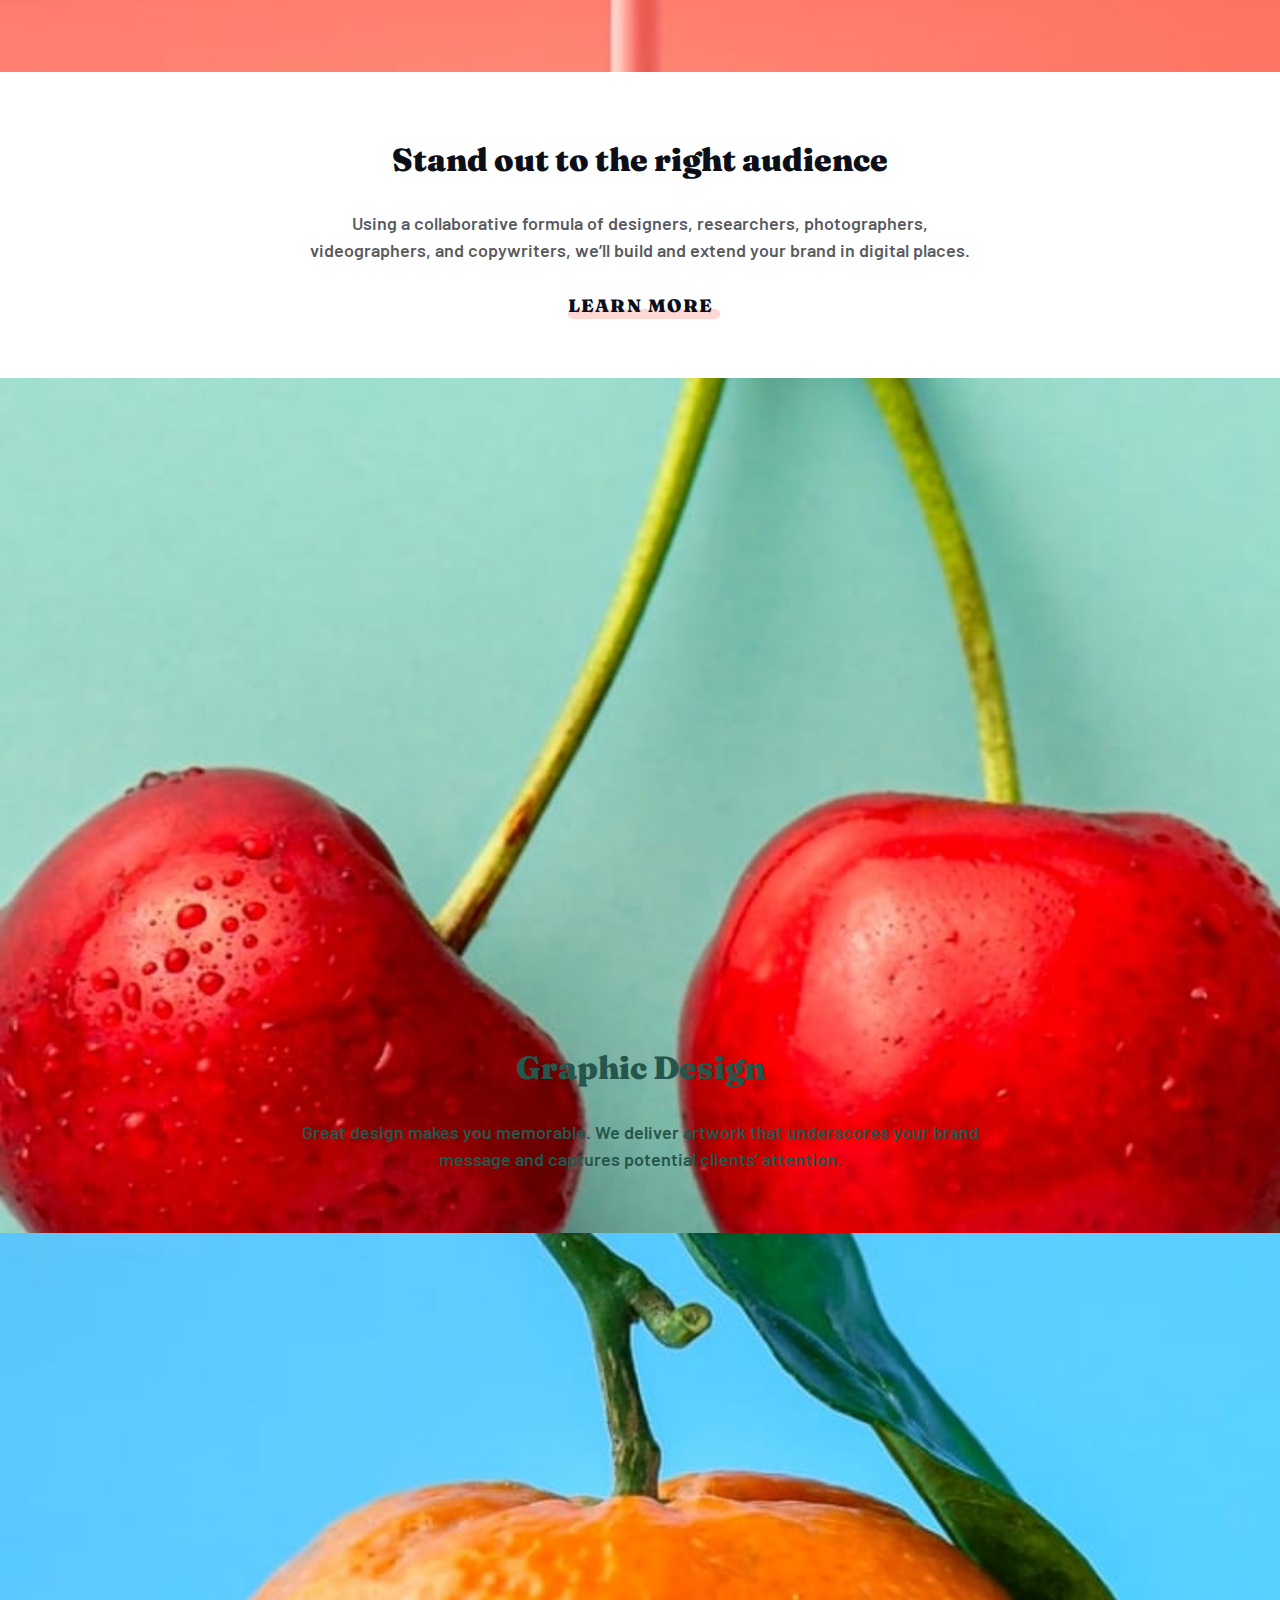
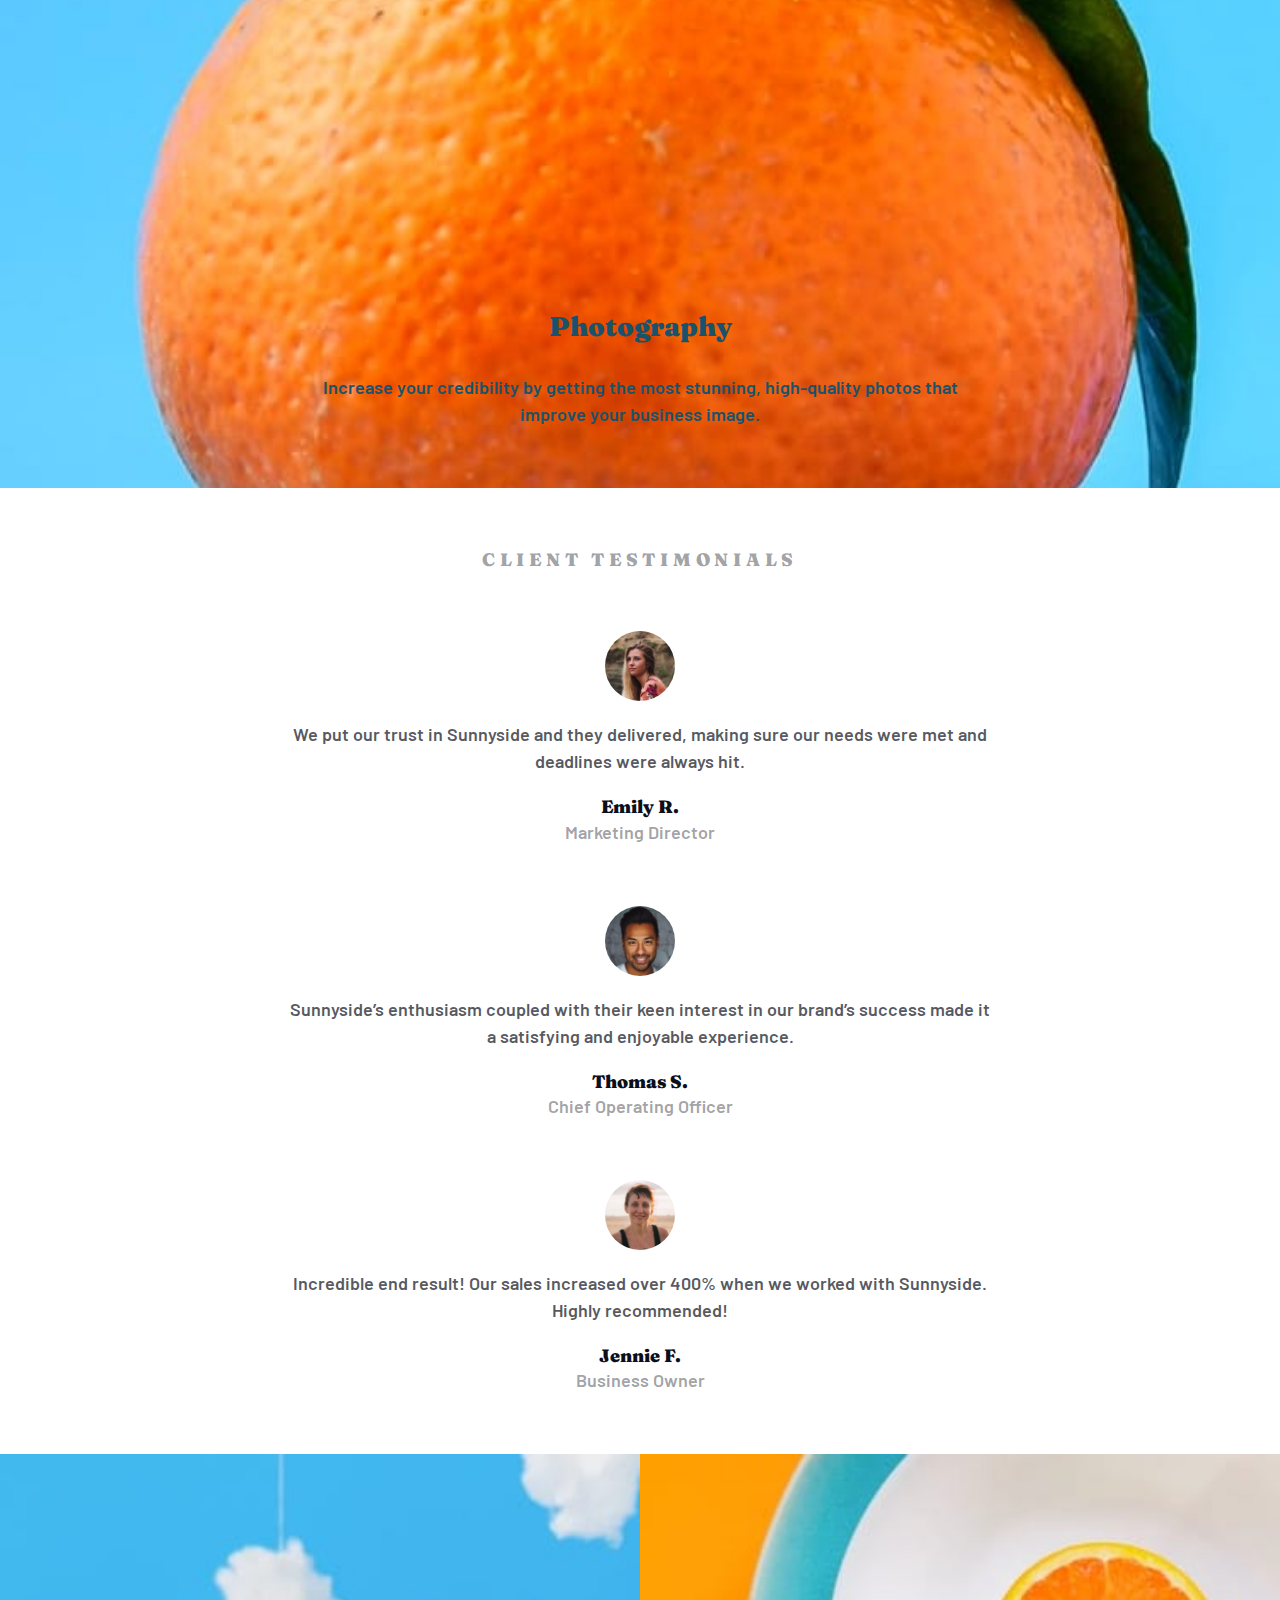
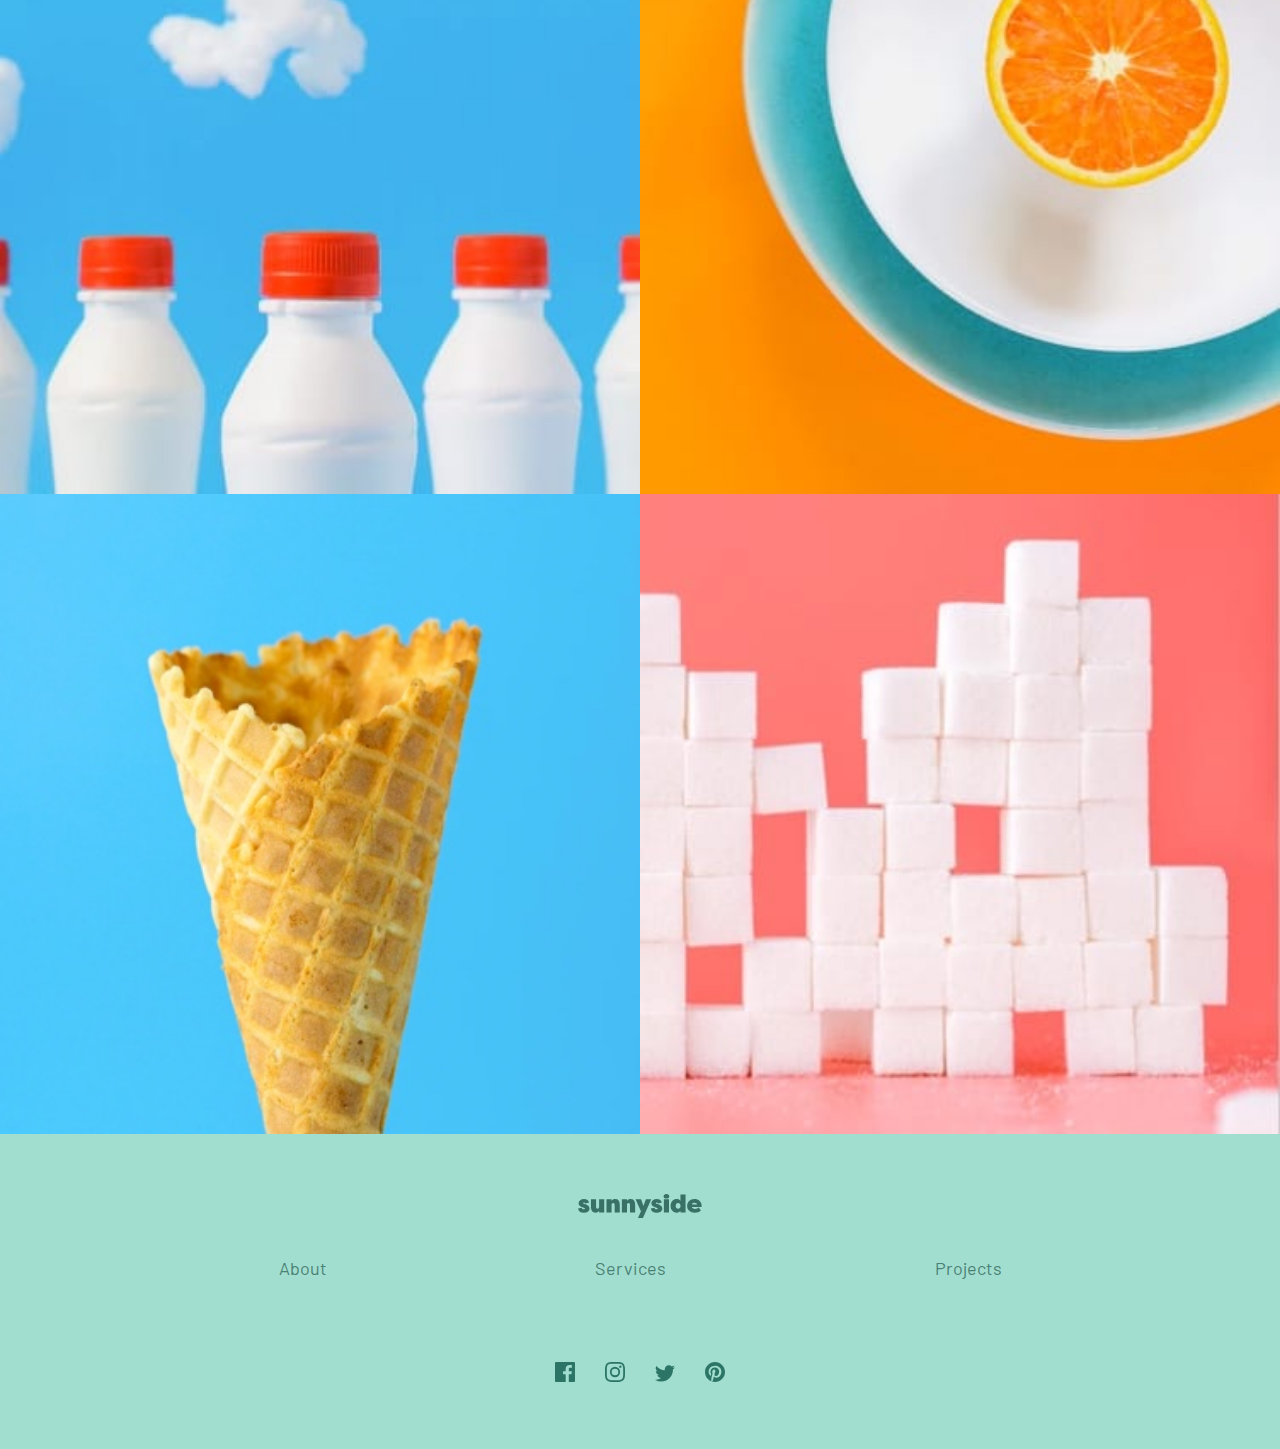
==== commit 15c2ac27: "added mobile menu for nav" ====
--- a/design.html
+++ b/design.html
@@ -13,13 +13,17 @@
       rel="stylesheet"
     />
 
+    <!-- CSS -->
     <link rel="stylesheet" href="design.css" />
+
+    <!-- JS -->
+    <script defer src="./script.js"></script>
 
     <title>DESIGN FILE</title>
   </head>
   <body>
     <!--TODO HERE PUT SKIP TO CONTENT -->
-
+    <!-- <div class="nav-deco"></div> -->
     <header class="bg-blue">
       <!-- LOGO -->
       <div class="flex flex-row container p-top-m just-spbt">
@@ -29,29 +33,34 @@
 
         <!-- MENU HAMBURGER -->
         <button class="mobile-nav-toggle" aria-controls="primary-navigation">
-          <span class="sr-only" aria-expanded="false">Menu</span>
+          <span class="sr-only mobile-nav-toggle__span" aria-expanded="false"
+            >Menu</span
+          >
         </button>
       </div>
 
       <!-- NAVIGATION -->
       <nav>
+        <div class="nav-deco" data-visible="false"></div>
         <ul
-          class="flex primary-navigation"
+          class="flex primary-navigation flow bg-white"
           data-visible="false"
           id="primary-navigation"
         >
           <li>
-            <a href="#" class="text-white fs-200">About</a>
-          </li>
-          <li>
-            <a href="#" class="text-white fs-200">Services</a>
-          </li>
-          <li>
-            <a href="#" class="text-white fs-200">Projects</a>
+            <a href="#" class="text-gray--med fs-200">About</a>
+          </li>
+          <li>
+            <a href="#" class="text-gray--med fs-200">Services</a>
+          </li>
+          <li>
+            <a href="#" class="text-gray--med fs-200">Projects</a>
           </li>
           <!--TODO special button -->
           <li>
-            <a href="#" class="text-white fs-200">Contact</a>
+            <a href="#" class="text-gray fs-200 ff-serif uppercase btn-primary"
+              >Contact</a
+            >
           </li>
         </ul>
       </nav>
--- a/design.css
+++ b/design.css
@@ -248,6 +248,9 @@
 .flow--sm {
   --flow-gap: 2rem;
 }
+.flow--m {
+  --flow-gap: 3.5rem;
+}
 .flow--big {
   --flow-gap: 5rem;
 }
@@ -279,6 +282,10 @@
 /*      colors        */
 /* ------------------ */
 
+.bg-white {
+  background-color: hsl(var(--clr-white));
+}
+
 .bg-blue {
   background-color: hsl(var(--clr-blue-main));
 }
@@ -298,6 +305,10 @@
 
 .text-gray {
   color: hsl(var(--clr-dark), 0.7);
+}
+
+.text-gray--med {
+  color: hsl(var(--clr-dark), 0.5);
 }
 
 .text-gray--light {
@@ -405,35 +416,94 @@
   --underline-color: hsl(var(--clr-pink-main));
 }
 
+.btn-primary {
+  display: inline-block;
+  background-color: hsl(var(--clr-yellow-main));
+  font-weight: 700;
+  border-radius: 10rem;
+  padding: 1.5rem 3rem;
+}
+
+/*TODO hover states  */
 /* NAVIGATION */
 .primary-navigation {
   position: fixed;
+  z-index: 1000;
+  margin: 0rem auto;
+  left: 50%;
+
+  width: 85vw;
   transform: translateX(110%);
-  display: none;
+  transition: transform 0.6s ease-in-out;
   /* height: 0;
   width: 0; */
+
+  --flow-gap: 1.5rem;
+  padding: 3rem 6rem;
+}
+
+.nav-deco {
+  position: relative;
+  display: inline;
+  background-color: transparent;
+  transform: translateX(310%);
+  transition: transform 0.6s ease-in-out;
+}
+
+/*TODO change on mozzila cuz it broke */
+.nav-deco::before {
+  content: "";
+  position: fixed;
+  z-index: 1001;
+  display: inline;
+
+  top: 8.25rem;
+  right: 7.5%;
+
+  height: 3rem;
+  width: 2rem;
+  /* top: -2.9rem;
+  right: 7.5%; */
+  background-color: hsl(var(--clr-white));
+  background-color: transparent;
+  border-style: solid;
+  border-width: 0 0 2rem 2rem;
+  border-color: transparent transparent hsl(var(--clr-white)) transparent;
 }
 
 /* nav {
   display: none;
 } */
 
+/*TODO fix  */
 .primary-navigation[data-visible="true"] {
   transform: translateX(0);
+  transform: translateX(-50%);
+  display: inline-block;
+}
+
+.nav-deco[data-visible="true"] {
+  transform: translateX(0%);
 }
 
 .mobile-nav-toggle {
   display: none;
-  /* aspect-ratio: 1; */
-  width: 2rem;
-  height: 1.8rem;
+  width: 2.4rem;
+  height: 2rem;
   background-image: url(./images/icon-hamburger.svg);
+  background-size: cover;
   background-color: transparent;
   border: none;
 }
 
 @media (max-width: 89.999em) {
   .mobile-nav-toggle {
+    display: inline-block;
+  }
+}
+
+@media (min-width: 90em) {
+  .primary-navigation {
     display: inline-block;
   }
 }
@@ -520,3 +590,5 @@
   filter: brightness(0) saturate(100%) invert(48%) sepia(56%) saturate(305%)
     hue-rotate(118deg) brightness(72%) contrast(94%);
 }
+
+/*TODO make the images center center? */
